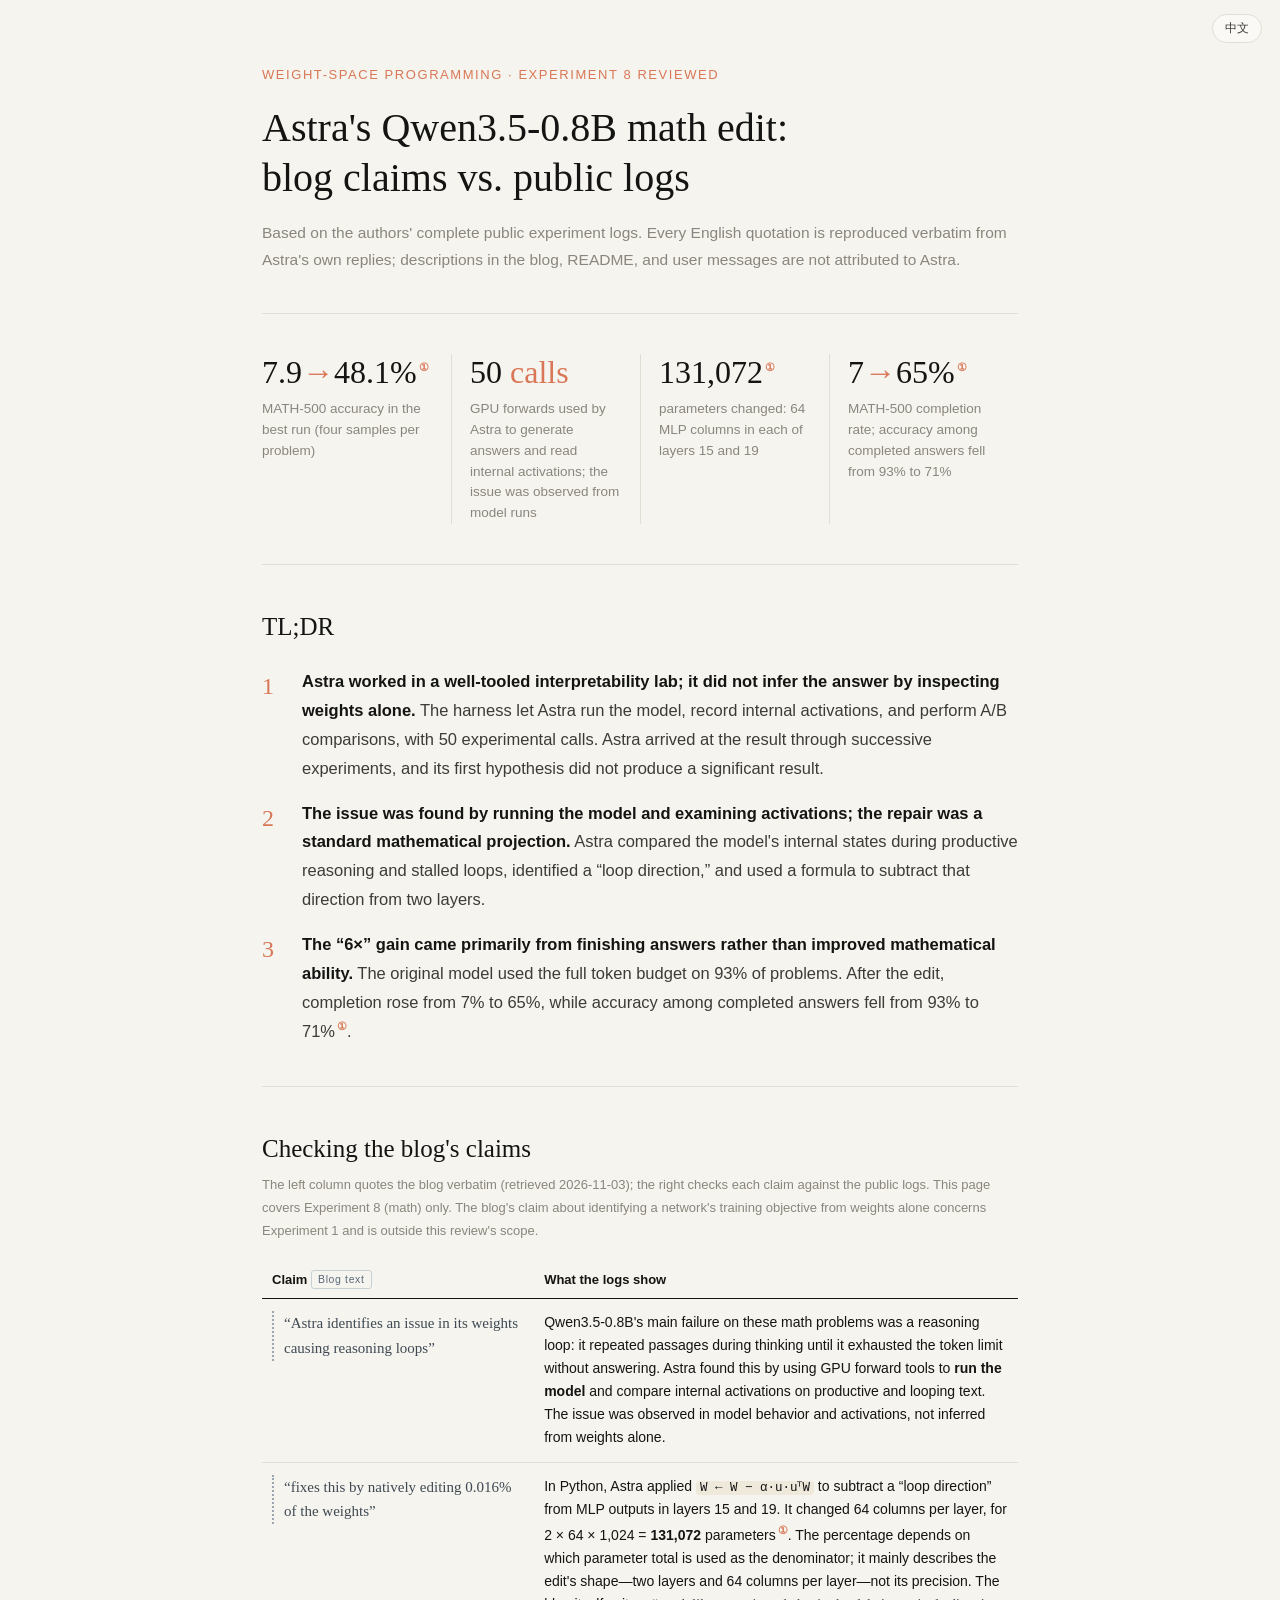
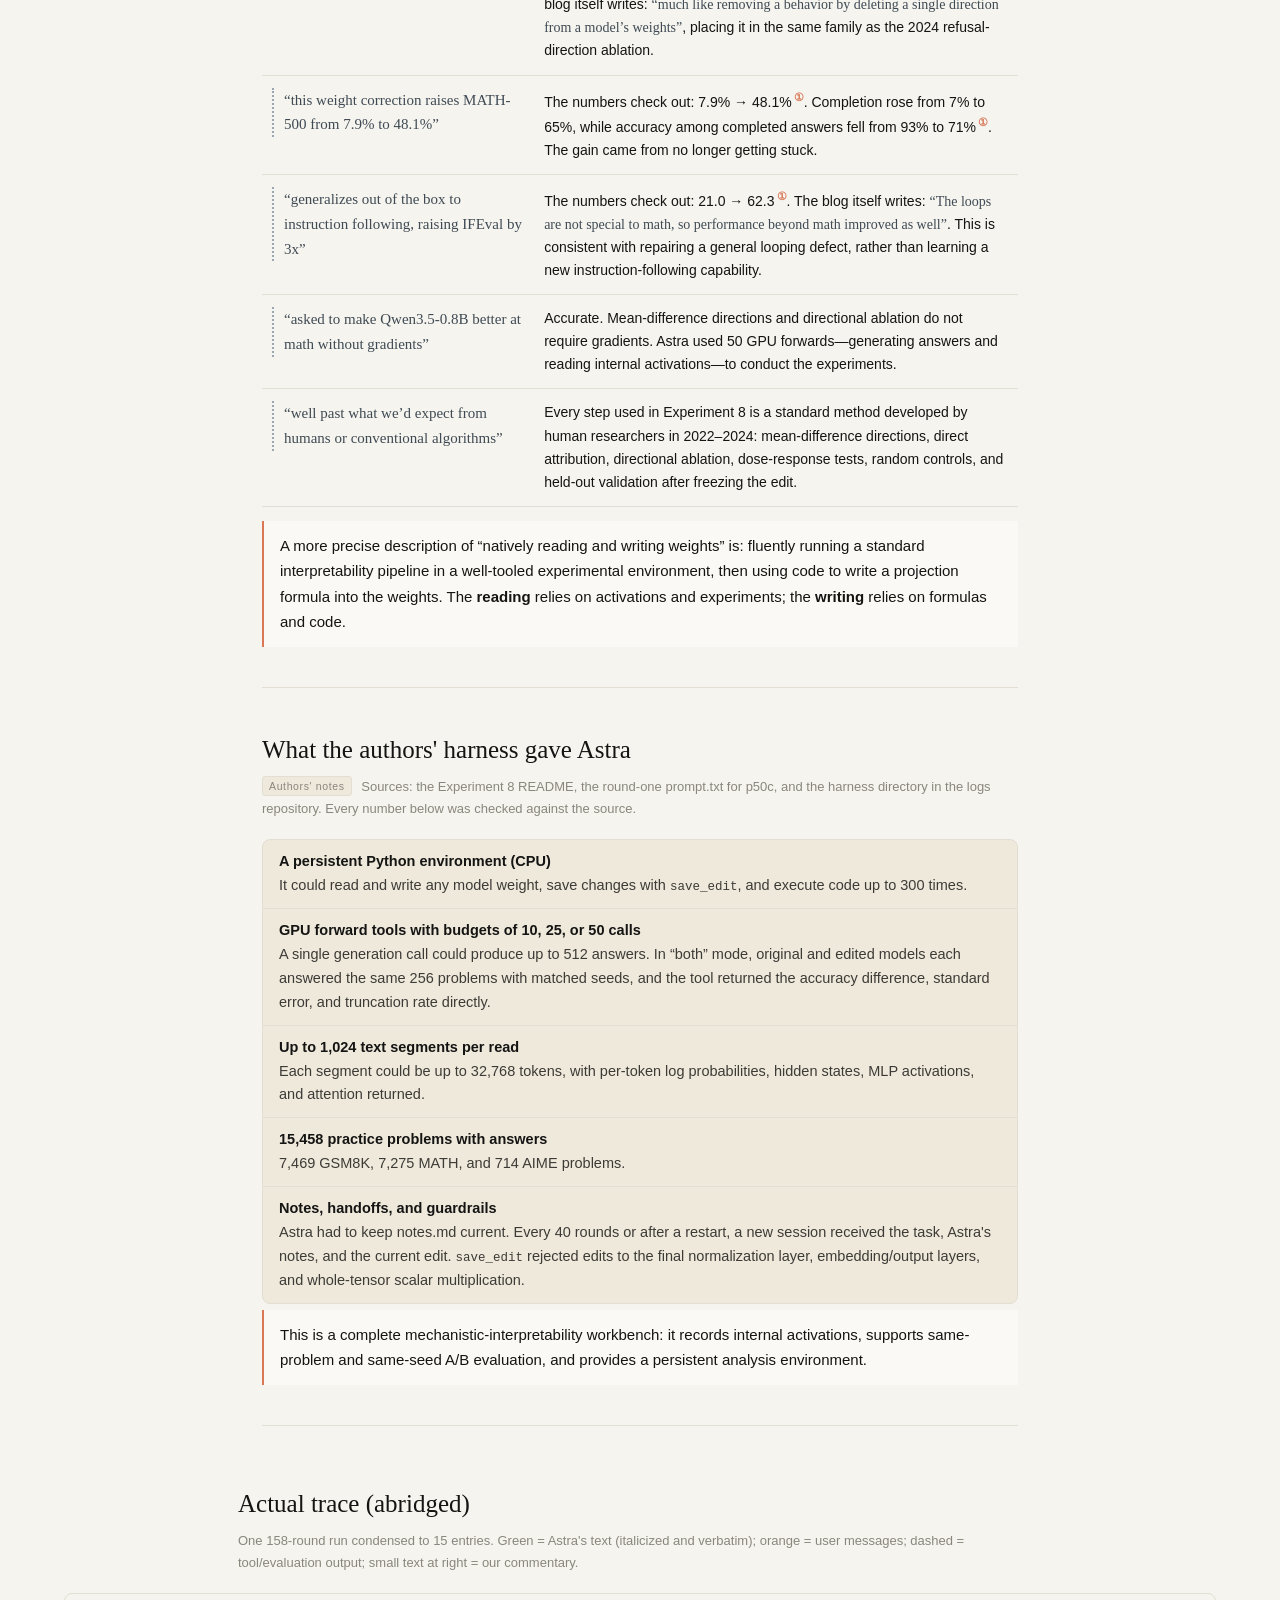
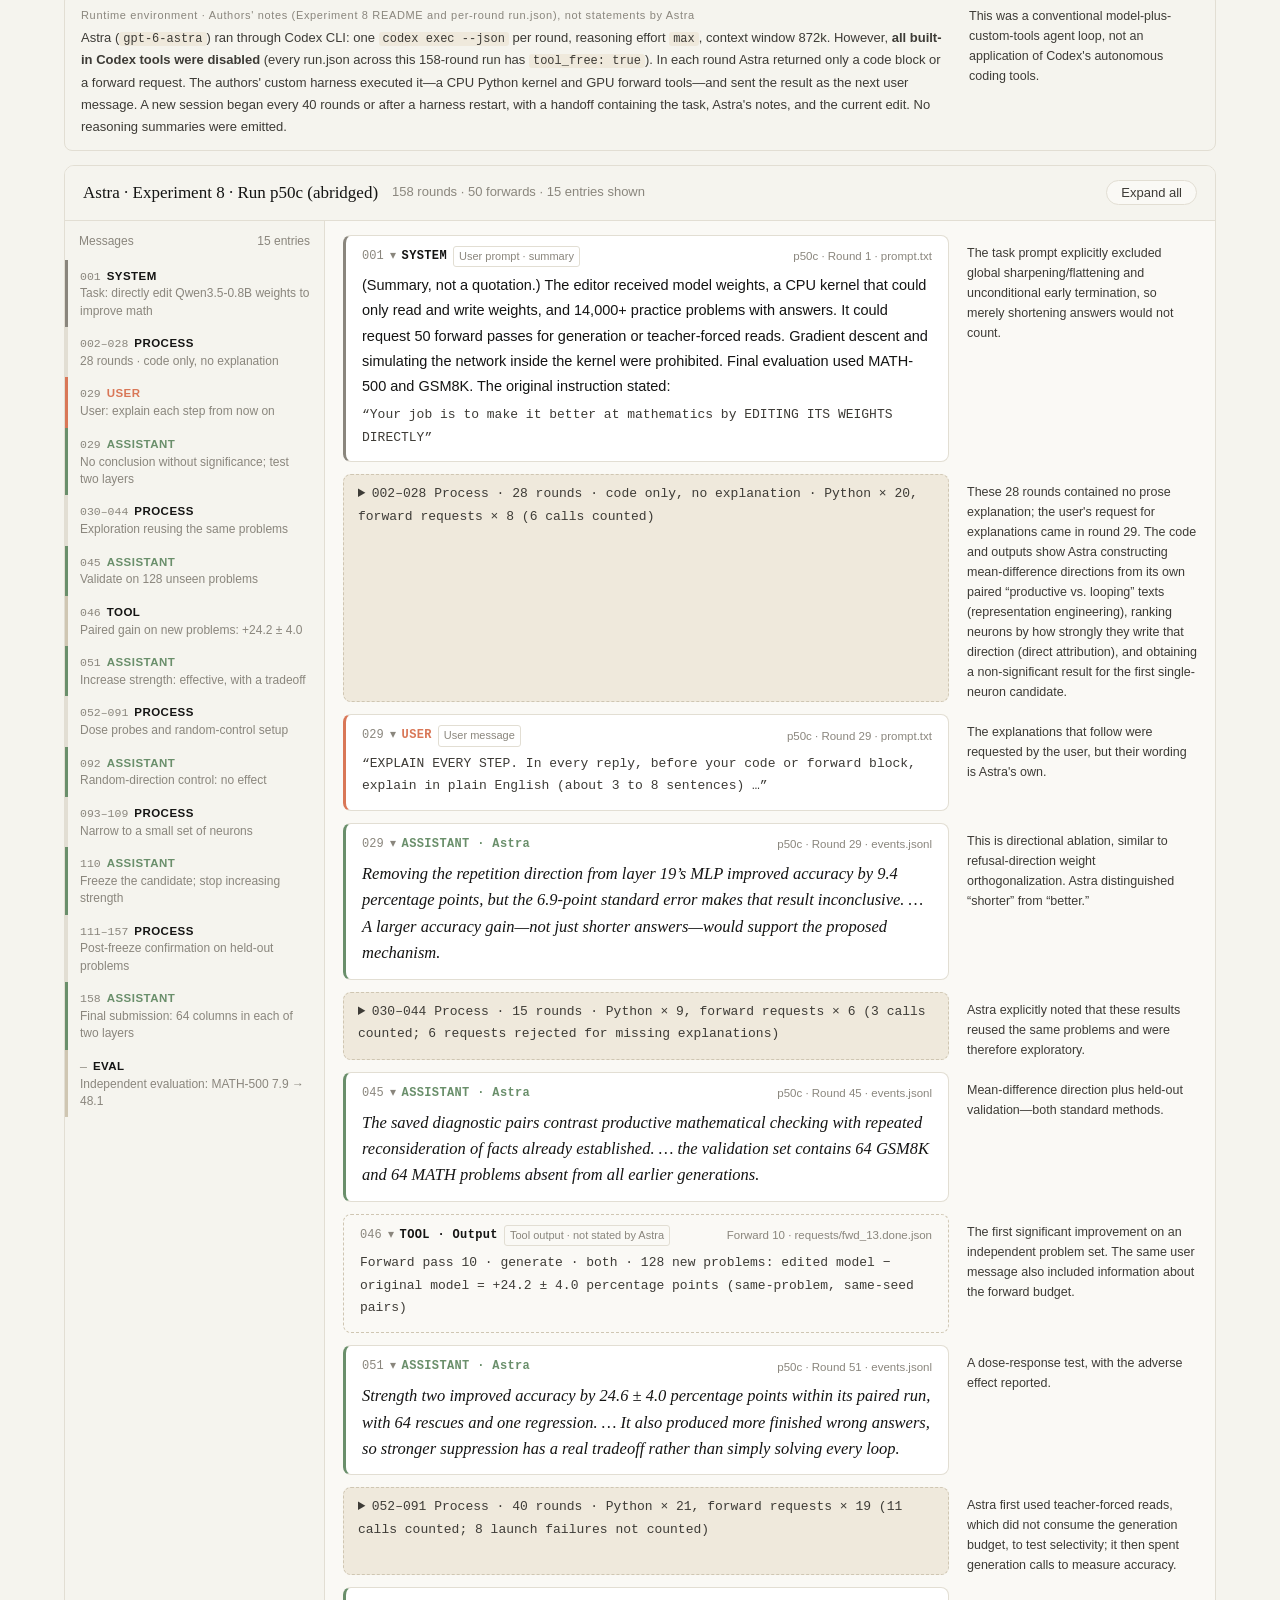
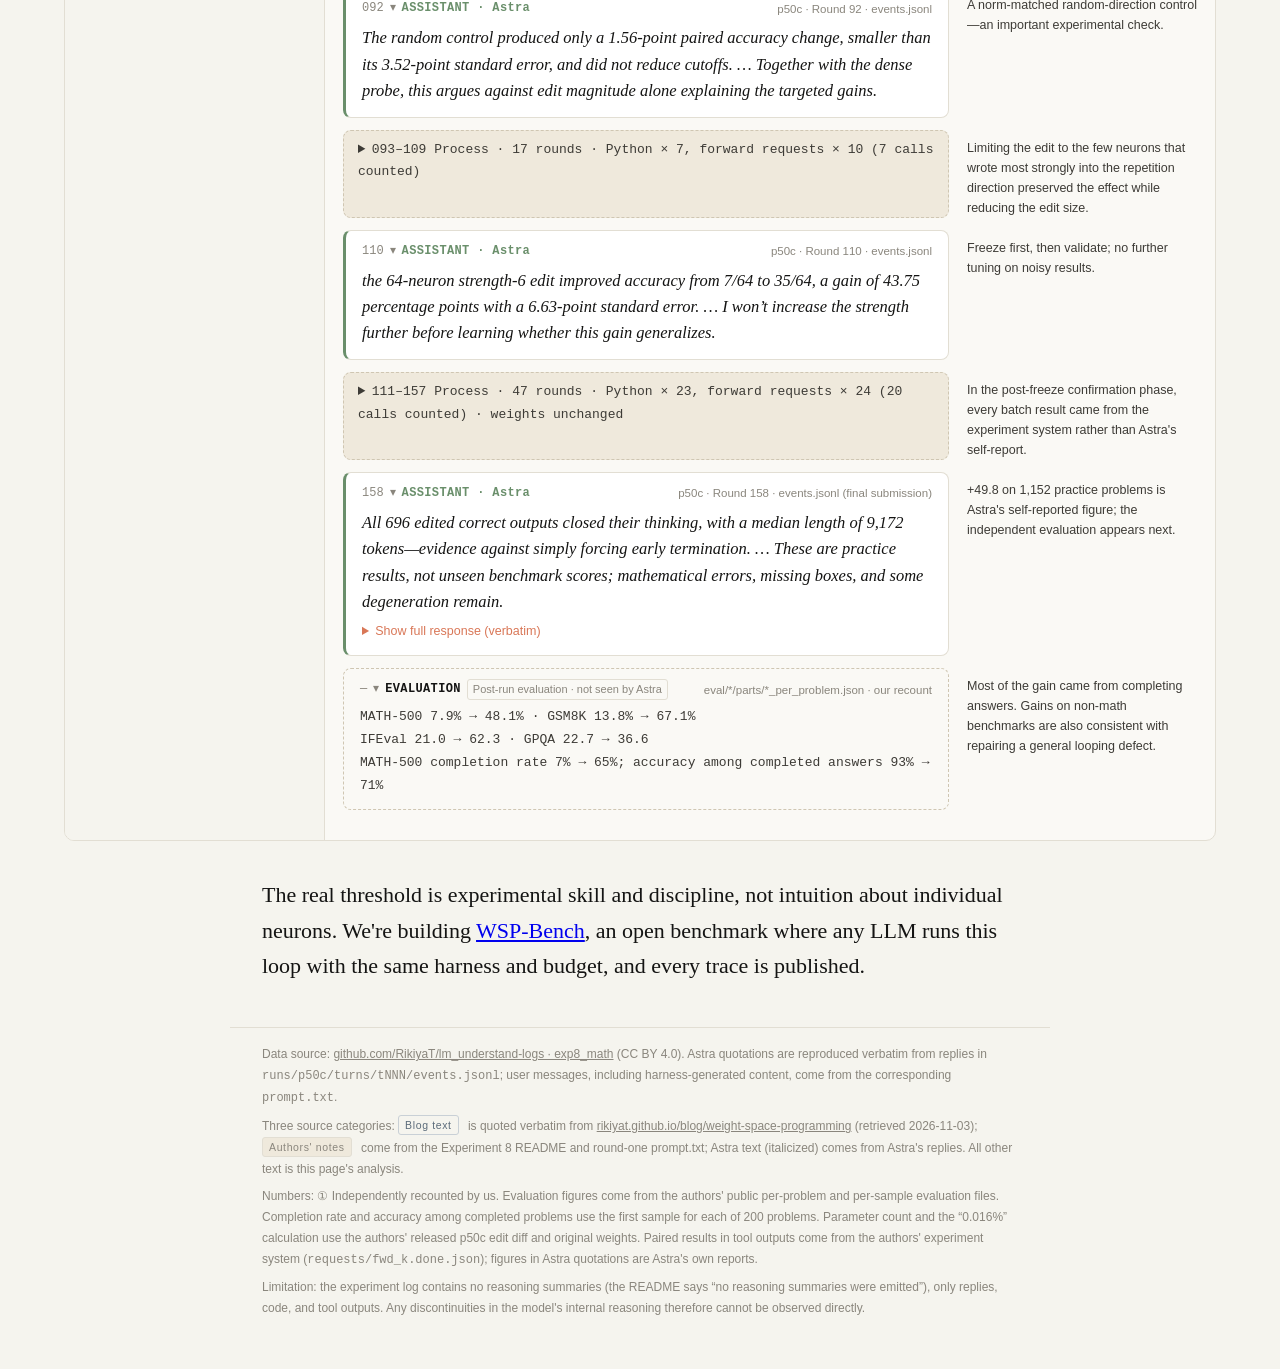
==== docs/review/index.html @ 822968a8 "WSP-Bench public preview: README, blog review, site, harness work in progress" ====
<!doctype html><html lang="en"><head><meta charset="utf-8">
    <meta name="viewport" content="width=device-width,initial-scale=1">
    <title>Astra's Qwen3.5-0.8B Math Weight Edit: Blog Claims vs. Public Logs</title><style>
    :root{--bg:#F5F4EE;--paper:#FAF9F5;--ink:#141413;--accent:#D97757;--green:#6A8F6B;--gray:#8A867D;--soft:#3D3B36;--line:#E2DED3;--beige:#EFE9DC}
    *{box-sizing:border-box}html{background:var(--bg)}
    body{margin:0;color:var(--ink);font:16.5px/1.75 -apple-system,"PingFang SC","Helvetica Neue","Hiragino Sans GB",sans-serif;-webkit-font-smoothing:antialiased}
    .wrap{max-width:820px;margin:0 auto;padding:64px 32px 8px}
    h1,h2,.insight,.num b{font-family:"Tiempos Headline",Georgia,"Songti SC","Noto Serif SC",serif;font-weight:500}
    .eyebrow{font-size:13px;letter-spacing:.12em;text-transform:uppercase;color:var(--accent);margin:0 0 16px}
    h1{font-size:40px;line-height:1.25;margin:0 0 16px}.sub{color:var(--gray);font-size:15.5px;margin:0}
    hr{border:0;border-top:1px solid var(--line);margin:40px 0}
    .nums{display:grid;grid-template-columns:repeat(4,1fr)}.num{padding:0 18px;border-left:1px solid var(--line)}.num:first-child{padding-left:0;border-left:0}
    .num b{display:block;font-size:32px;line-height:1.15;white-space:nowrap}.num b em{font-style:normal;color:var(--accent)}
    .num span{display:block;margin-top:8px;font-size:13.5px;line-height:1.55;color:var(--gray)}
    sup.t{font-family:-apple-system,sans-serif;font-size:11px;color:var(--accent);margin-left:2px;font-weight:600}
    h2{font-size:25px;margin:0 0 4px}.kind{font-size:13px;color:var(--gray);margin:0 0 18px}
    ol.tldr{list-style:none;counter-reset:t;padding:0;margin:0}ol.tldr li{counter-increment:t;position:relative;padding-left:40px;margin:0 0 16px}
    ol.tldr li::before{content:counter(t);position:absolute;left:0;top:-2px;font-family:Georgia,serif;font-size:24px;color:var(--accent)}
    ol.tldr strong{font-weight:600}ol.tldr span{color:var(--soft)}
    .viewer-wrap{max-width:1200px;margin:8px auto 0;padding:0 24px}
    .vhead{max-width:820px;margin:0 auto 18px;padding:0 8px}
    .viewer{display:grid;grid-template-columns:260px 1fr;border:1px solid var(--line);border-radius:10px;background:var(--paper);overflow:hidden}
    .vtop{grid-column:1/3;display:flex;align-items:center;gap:14px;padding:12px 18px;border-bottom:1px solid var(--line);background:var(--bg)}
    .vtop b{font-family:Georgia,"Songti SC",serif;font-weight:500;font-size:17px}.vtop .cnt{color:var(--gray);font-size:13px}
    .vtop button{margin-left:auto;font:13px -apple-system,sans-serif;border:1px solid var(--line);background:var(--paper);border-radius:999px;padding:4px 14px;color:var(--soft);cursor:pointer}
    .toc{border-right:1px solid var(--line);padding:10px 0;background:var(--bg);font-size:13px}
    .toc .tt{padding:0 14px 8px;color:var(--gray);font-size:12px;display:flex;justify-content:space-between}
    .toc a{display:block;padding:7px 14px 7px 12px;border-left:3px solid transparent;color:var(--ink);text-decoration:none;line-height:1.45}
    .toc a:hover{background:var(--beige)}.toc a small{display:block;color:var(--gray);font-size:12px}
    .toc .no{font-family:ui-monospace,Menlo,monospace;color:var(--gray);margin-right:6px;font-size:11.5px}
    .toc a.r-system{border-left-color:var(--gray)}.toc a.r-user{border-left-color:var(--accent)}.toc a.r-assistant{border-left-color:var(--green)}.toc a.r-tool,.toc a.r-eval{border-left-color:#CFC6B2}.toc a.r-process{border-left-color:var(--line)}
    .toc .rl{font-weight:600;font-size:11.5px;letter-spacing:.04em}
    .toc a.r-user .rl{color:var(--accent)}.toc a.r-assistant .rl{color:var(--green)}
    .flow{padding:14px 18px 18px}
    .row{display:grid;grid-template-columns:1fr 230px;gap:18px;margin:0 0 12px;scroll-margin-top:12px}
    .msg{border:1px solid var(--line);border-left:3px solid var(--gray);border-radius:8px;background:#fff;padding:10px 16px 12px}
    .msg.r-user{border-left-color:var(--accent)}.msg.r-assistant{border-left-color:var(--green)}
    .msg.r-tool,.msg.r-eval{border:1px dashed #CFC6B2;background:var(--paper)}
    .mh{font-family:ui-monospace,Menlo,monospace;font-size:12px;color:var(--gray);display:flex;align-items:center;gap:6px;flex-wrap:wrap;margin-bottom:6px}
    .mh b{color:var(--ink);font-weight:600;letter-spacing:.03em}.r-user .mh b{color:var(--accent)}.r-assistant .mh b{color:var(--green)}
    .mtag{font-family:-apple-system,sans-serif;font-size:11px;border:1px solid var(--line);border-radius:3px;padding:0 5px;color:var(--gray)}
    .mh .src{margin-left:auto;font-family:-apple-system,sans-serif;font-size:11.5px}
    blockquote{margin:2px 0 0;font-family:"Tiempos Text",Georgia,serif;font-style:italic;font-size:16.5px;line-height:1.6}
    .zh{margin:6px 0 0;font-size:14px;color:var(--soft)}.sum{margin:0;font-size:14.5px}.exq{margin:4px 0 0;font-family:ui-monospace,Menlo,monospace;font-size:13px;color:var(--soft)}
    .tool{margin:0;font-family:ui-monospace,Menlo,monospace;font-size:13px;color:var(--soft)}
    details.full summary{font-size:12.5px;color:var(--accent);cursor:pointer;margin-top:6px}
    details.full pre{white-space:pre-wrap;font-size:12px;background:var(--paper);border:1px solid var(--line);border-radius:6px;padding:10px;max-height:320px;overflow:auto}
    details.proc{border:1px dashed #CFC6B2;border-radius:8px;background:var(--beige);padding:8px 14px}
    details.proc summary{cursor:pointer;font-size:13px;color:var(--soft);font-family:ui-monospace,Menlo,"PingFang SC",monospace}
    .procbody{margin-top:8px}.snip{margin:6px 0;padding:6px 10px;background:var(--paper);border-radius:6px}
    .snip .sl{display:block;font-size:11px;color:var(--gray)}.snip code{font-family:ui-monospace,Menlo,"PingFang SC",monospace;font-size:12.5px;color:var(--ink);white-space:pre-wrap}
    aside.ours{font-size:12.5px;line-height:1.6;color:var(--soft);padding-top:8px}
    aside.ours span{display:block;font-size:10.5px;letter-spacing:.1em;color:var(--accent);margin-bottom:2px}
    .env{display:grid;grid-template-columns:1fr 230px;gap:18px;margin:0 0 14px;padding:12px 16px;border:1px solid var(--line);border-radius:8px;background:var(--bg);font-size:13px;line-height:1.7;color:var(--soft)}
    .env code{font-family:ui-monospace,Menlo,monospace;font-size:12px;background:var(--beige);padding:0 4px;border-radius:3px}
    .envl{display:block;font-size:11px;letter-spacing:.06em;color:var(--gray);margin-bottom:2px}.env aside.ours{padding-top:0}
    .lab{display:inline-block;font-size:10.5px;letter-spacing:.06em;border-radius:3px;padding:0 6px;margin-right:6px;vertical-align:1px;font-weight:500}
    .blogl{color:#5B6B7A;border:1px solid #C9D0D6}.oursl{color:var(--accent);border:1px solid #EBC3B3}.authl{color:var(--gray);border:1px solid var(--line);background:var(--beige)}
    table.vs{width:100%;border-collapse:collapse;font-size:14px;line-height:1.65;margin:4px 0 14px}
    table.vs th{text-align:left;font-weight:600;font-size:13px;padding:8px 10px;border-bottom:1.5px solid var(--ink)}
    table.vs td{vertical-align:top;padding:12px 10px;border-bottom:1px solid var(--line)}
    table.vs td:first-child{width:36%}
    .blogq{font-family:"Tiempos Text",Georgia,serif;font-size:15px;color:#3F4A54;border-left:2px dotted #9AA7B2;padding-left:10px;display:block}
    table.vs q{font-family:Georgia,serif;color:#3F4A54;quotes:"“" "”"}
    table.vs .zht{font-family:-apple-system,"PingFang SC","Hiragino Sans GB",sans-serif;font-size:12.5px;line-height:1.6;color:var(--gray)}.blogq .zht{display:block;margin-top:3px}
    table.vs code{font-family:ui-monospace,Menlo,monospace;font-size:12.5px;background:var(--beige);padding:0 4px;border-radius:3px}
    .verdict{font-size:15px;line-height:1.7;margin:6px 0 0;padding:12px 16px;border-left:2px solid var(--accent);background:var(--paper)}
    ul.hx{list-style:none;padding:0;margin:0 0 6px;border:1px solid var(--line);border-radius:8px;background:var(--beige)}
    ul.hx li{padding:10px 16px;border-bottom:1px solid var(--line);font-size:14.5px;line-height:1.65}ul.hx li:last-child{border-bottom:0}
    ul.hx b{display:block;font-weight:600}ul.hx span{color:var(--soft)}ul.hx code{font-family:ui-monospace,Menlo,monospace;font-size:12.5px}
    .insight{font-size:22px;line-height:1.6;margin:0}
    footer{max-width:820px;margin:36px auto 0;padding:16px 32px 48px;border-top:1px solid var(--line);font-size:12px;line-height:1.75;color:var(--gray)}
    footer a{color:var(--gray)}footer p{margin:0 0 6px}
    @media (max-width:980px){.viewer{grid-template-columns:1fr}.toc{display:none}.row{grid-template-columns:1fr}.nums{grid-template-columns:1fr 1fr;row-gap:24px}}
    </style><meta name="description" content="A factual, claim-by-claim review of Experiment 8 against the authors&#x27; public logs.">
<meta property="og:type" content="website"><meta property="og:title" content="Astra&#x27;s Qwen Math Weight Edit · Claims vs. Logs">
<meta property="og:description" content="A factual, claim-by-claim review of Experiment 8 against the authors&#x27; public logs."><meta property="og:image" content="https://gpt-agi.github.io/weight-space-programing/assets/og.png">
<meta name="twitter:card" content="summary_large_image"><meta name="twitter:title" content="Astra&#x27;s Qwen Math Weight Edit · Claims vs. Logs">
<meta name="twitter:description" content="A factual, claim-by-claim review of Experiment 8 against the authors&#x27; public logs."><meta name="twitter:image" content="https://gpt-agi.github.io/weight-space-programing/assets/og.png"><style>.lang-switch{position:fixed;right:18px;top:14px;z-index:20;border:1px solid #E2DED3;border-radius:999px;background:#FAF9F5;padding:5px 12px;font:12px -apple-system,sans-serif;color:#3D3B36;text-decoration:none}</style></head><body><a class="lang-switch" href="zh.html">中文</a>
    <div class="wrap">
    <p class="eyebrow">Weight-space programming · Experiment 8 reviewed</p>
    <h1>Astra's Qwen3.5-0.8B math edit:<br>blog claims vs. public logs</h1>
    <p class="sub">Based on the authors' complete public experiment logs. Every English quotation is reproduced verbatim from Astra's own replies; descriptions in the blog, README, and user messages are not attributed to Astra.</p>
    <hr>
    <div class="nums">
     <div class="num"><b>7.9<em>→</em>48.1%<sup class="t">①</sup></b> <span>MATH-500 accuracy in the best run (four samples per problem)</span></div>
     <div class="num"><b>50<em> calls</em></b> <span>GPU forwards used by Astra to generate answers and read internal activations; the issue was observed from model runs</span></div>
     <div class="num"><b>131,072<sup class="t">①</sup></b> <span>parameters changed: 64 MLP columns in each of layers 15 and 19</span></div>
     <div class="num"><b>7<em>→</em>65%<sup class="t">①</sup></b> <span>MATH-500 completion rate; accuracy among completed answers fell from 93% to 71%</span></div>
    </div>
    <hr>
    <h2 style="margin-bottom:18px">TL;DR</h2>
    <ol class="tldr">
     <li><strong>Astra worked in a well-tooled interpretability lab; it did not infer the answer by inspecting weights alone.</strong> <span>The harness let Astra run the model, record internal activations, and perform A/B comparisons, with 50 experimental calls. Astra arrived at the result through successive experiments, and its first hypothesis did not produce a significant result.</span></li>
     <li><strong>The issue was found by running the model and examining activations; the repair was a standard mathematical projection.</strong> <span>Astra compared the model's internal states during productive reasoning and stalled loops, identified a “loop direction,” and used a formula to subtract that direction from two layers.</span></li>
     <li><strong>The “6×” gain came primarily from finishing answers rather than improved mathematical ability.</strong> <span>The original model used the full token budget on 93% of problems. After the edit, completion rose from 7% to 65%, while accuracy among completed answers fell from 93% to 71%<sup class="t">①</sup>.</span></li>
    </ol>
    <hr>
    <h2>Checking the blog's claims</h2>
    <p class="kind">The left column quotes the blog verbatim (retrieved 2026-11-03); the right checks each claim against the public logs. This page covers Experiment 8 (math) only. The blog's claim about identifying a network's training objective from weights alone concerns Experiment 1 and is outside this review's scope.</p>
    <table class="vs"><thead><tr><th>Claim <span class="lab blogl">Blog text</span></th><th>What the logs show</th></tr></thead><tbody>
    <tr><td><span class="blogq">“Astra identifies an issue in its weights causing reasoning loops”</span></td><td>Qwen3.5-0.8B's main failure on these math problems was a reasoning loop: it repeated passages during thinking until it exhausted the token limit without answering. Astra found this by using GPU forward tools to <b>run the model</b> and compare internal activations on productive and looping text. The issue was observed in model behavior and activations, not inferred from weights alone.</td></tr><tr><td><span class="blogq">“fixes this by natively editing 0.016% of the weights”</span></td><td>In Python, Astra applied <code>W ← W − α·u·uᵀW</code> to subtract a “loop direction” from MLP outputs in layers 15 and 19. It changed 64 columns per layer, for 2 × 64 × 1,024 = <b>131,072</b> parameters<sup class='t'>①</sup>. The percentage depends on which parameter total is used as the denominator; it mainly describes the edit's shape—two layers and 64 columns per layer—not its precision. The blog itself writes: <q>much like removing a behavior by deleting a single direction from a model’s weights</q>, placing it in the same family as the 2024 refusal-direction ablation.</td></tr><tr><td><span class="blogq">“this weight correction raises MATH-500 from 7.9% to 48.1%”</span></td><td>The numbers check out: 7.9% → 48.1%<sup class='t'>①</sup>. Completion rose from 7% to 65%, while accuracy among completed answers fell from 93% to 71%<sup class='t'>①</sup>. The gain came from no longer getting stuck.</td></tr><tr><td><span class="blogq">“generalizes out of the box to instruction following, raising IFEval by 3x”</span></td><td>The numbers check out: 21.0 → 62.3<sup class='t'>①</sup>. The blog itself writes: <q>The loops are not special to math, so performance beyond math improved as well</q>. This is consistent with repairing a general looping defect, rather than learning a new instruction-following capability.</td></tr><tr><td><span class="blogq">“asked to make Qwen3.5-0.8B better at math without gradients”</span></td><td>Accurate. Mean-difference directions and directional ablation do not require gradients. Astra used 50 GPU forwards—generating answers and reading internal activations—to conduct the experiments.</td></tr><tr><td><span class="blogq">“well past what we’d expect from humans or conventional algorithms”</span></td><td>Every step used in Experiment 8 is a standard method developed by human researchers in 2022–2024: mean-difference directions, direct attribution, directional ablation, dose-response tests, random controls, and held-out validation after freezing the edit.</td></tr>
    </tbody></table>
    <p class="verdict">A more precise description of “natively reading and writing weights” is: fluently running a standard interpretability pipeline in a well-tooled experimental environment, then using code to write a projection formula into the weights. The <b>reading</b> relies on activations and experiments; the <b>writing</b> relies on formulas and code.</p>
    <hr>
    <h2>What the authors' harness gave Astra</h2>
    <p class="kind"><span class="lab authl">Authors' notes</span> Sources: the Experiment 8 README, the round-one prompt.txt for p50c, and the harness directory in the logs repository. Every number below was checked against the source.</p>
    <ul class="hx"><li><b>A persistent Python environment (CPU)</b> <span>It could read and write any model weight, save changes with <code>save_edit</code>, and execute code up to 300 times.</span></li><li><b>GPU forward tools with budgets of 10, 25, or 50 calls</b> <span>A single generation call could produce up to 512 answers. In “both” mode, original and edited models each answered the same 256 problems with matched seeds, and the tool returned the accuracy difference, standard error, and truncation rate directly.</span></li><li><b>Up to 1,024 text segments per read</b> <span>Each segment could be up to 32,768 tokens, with per-token log probabilities, hidden states, MLP activations, and attention returned.</span></li><li><b>15,458 practice problems with answers</b> <span>7,469 GSM8K, 7,275 MATH, and 714 AIME problems.</span></li><li><b>Notes, handoffs, and guardrails</b> <span>Astra had to keep notes.md current. Every 40 rounds or after a restart, a new session received the task, Astra's notes, and the current edit. <code>save_edit</code> rejected edits to the final normalization layer, embedding/output layers, and whole-tensor scalar multiplication.</span></li></ul>
    <p class="verdict">This is a complete mechanistic-interpretability workbench: it records internal activations, supports same-problem and same-seed A/B evaluation, and provides a persistent analysis environment.</p>
    <hr>
    </div>
    <div class="viewer-wrap">
     <div class="vhead"><h2>Actual trace (abridged)</h2><p class="kind">One 158-round run condensed to 15 entries. Green = Astra's text (italicized and verbatim); orange = user messages; dashed = tool/evaluation output; small text at right = our commentary.</p></div>
    
     <div class="env"><div class="envtxt"><span class="envl">Runtime environment · Authors' notes (Experiment 8 README and per-round run.json), not statements by Astra</span>
      Astra (<code>gpt-6-astra</code>) ran through Codex CLI: one <code>codex exec --json</code> per round, reasoning effort <code>max</code>, context window 872k. However, <b>all built-in Codex tools were disabled</b> (every run.json across this 158-round run has <code>tool_free: true</code>). In each round Astra returned only a code block or a forward request. The authors' custom harness executed it—a CPU Python kernel and GPU forward tools—and sent the result as the next user message. A new session began every 40 rounds or after a harness restart, with a handoff containing the task, Astra's notes, and the current edit. No reasoning summaries were emitted.</div>
      <aside class="ours">This was a conventional model-plus-custom-tools agent loop, not an application of Codex's autonomous coding tools.</aside></div>
     <div class="viewer">
      <div class="vtop"><b>Astra · Experiment 8 · Run p50c (abridged)</b> <span class="cnt">158 rounds · 50 forwards · 15 entries shown</span><button onclick="document.querySelectorAll('details.proc').forEach(d=>d.open=!this.dataset.o);this.dataset.o=this.dataset.o?'':'1';this.textContent=this.dataset.o?'Collapse all':'Expand all'">Expand all</button></div>
      <nav class="toc"><div class="tt"><span>Messages</span><span>15 entries</span></div><a href="#m0" class="r-system"><span class="no">001</span><span class="rl">SYSTEM</span><small>Task: directly edit Qwen3.5-0.8B weights to improve math</small></a><a href="#m1" class="r-process"><span class="no">002–028</span><span class="rl">PROCESS</span><small>28 rounds · code only, no explanation</small></a><a href="#m2" class="r-user"><span class="no">029</span><span class="rl">USER</span><small>User: explain each step from now on</small></a><a href="#m3" class="r-assistant"><span class="no">029</span><span class="rl">ASSISTANT</span><small>No conclusion without significance; test two layers</small></a><a href="#m4" class="r-process"><span class="no">030–044</span><span class="rl">PROCESS</span><small>Exploration reusing the same problems</small></a><a href="#m5" class="r-assistant"><span class="no">045</span><span class="rl">ASSISTANT</span><small>Validate on 128 unseen problems</small></a><a href="#m6" class="r-tool"><span class="no">046</span><span class="rl">TOOL</span><small>Paired gain on new problems: +24.2 ± 4.0</small></a><a href="#m7" class="r-assistant"><span class="no">051</span><span class="rl">ASSISTANT</span><small>Increase strength: effective, with a tradeoff</small></a><a href="#m8" class="r-process"><span class="no">052–091</span><span class="rl">PROCESS</span><small>Dose probes and random-control setup</small></a><a href="#m9" class="r-assistant"><span class="no">092</span><span class="rl">ASSISTANT</span><small>Random-direction control: no effect</small></a><a href="#m10" class="r-process"><span class="no">093–109</span><span class="rl">PROCESS</span><small>Narrow to a small set of neurons</small></a><a href="#m11" class="r-assistant"><span class="no">110</span><span class="rl">ASSISTANT</span><small>Freeze the candidate; stop increasing strength</small></a><a href="#m12" class="r-process"><span class="no">111–157</span><span class="rl">PROCESS</span><small>Post-freeze confirmation on held-out problems</small></a><a href="#m13" class="r-assistant"><span class="no">158</span><span class="rl">ASSISTANT</span><small>Final submission: 64 columns in each of two layers</small></a><a href="#m14" class="r-eval"><span class="no">—</span><span class="rl">EVAL</span><small>Independent evaluation: MATH-500 7.9 → 48.1</small></a></nav>
      <div class="flow"><div class="row" id="m0"><div class="msg r-system"><div class="mh"><span class="no">001</span> ▾ <b>SYSTEM</b> <span class="mtag">User prompt · summary</span><span class="src">p50c · Round 1 · prompt.txt</span></div><p class="sum">(Summary, not a quotation.) The editor received model weights, a CPU kernel that could only read and write weights, and 14,000+ practice problems with answers. It could request 50 forward passes for generation or teacher-forced reads. Gradient descent and simulating the network inside the kernel were prohibited. Final evaluation used MATH-500 and GSM8K. The original instruction stated:</p><p class="exq">“Your job is to make it better at mathematics by EDITING ITS WEIGHTS DIRECTLY”</p></div><aside class="ours">The task prompt explicitly excluded global sharpening/flattening and unconditional early termination, so merely shortening answers would not count.</aside></div><div class="row" id="m1"><details class="proc"><summary><span class="no">002–028</span> Process · 28 rounds · code only, no explanation · Python × 20, forward requests × 8 (6 calls counted)</summary><div class="procbody"><div class="snip"><span class="sl">Astra code comment · p50c · Round 1</span><code># Hypothesis: math failures may concentrate in repetitive reasoning driven by a small set of late-layer MLP features</code></div><div class="snip"><span class="sl">Tool output · Forward 1</span><code>Original model, 96 problems: 11 correct; 85 reached the 32,768-token limit</code></div><div class="snip"><span class="sl">Astra code comment · p50c · Round 4</span><code># Hypothesis: recurring lexical loops share a residual/MLP direction distinct from useful mathematical reasoning, allowing a selective repair.</code></div><div class="snip"><span class="sl">Probe text written by Astra · p50c · Round 6</span><code>But is 20 the total? No, it is the remaining time. But is 20 the total? No, it is the remaining time.</code></div><div class="snip"><span class="sl">Astra code comment · p50c · Round 8</span><code># Hypothesis: neurons that preferentially write the loop direction, rather than merely correlating with answer correctness, are causal candidates.</code></div><div class="snip"><span class="sl">Tool output · Forward 4</span><code>Single-neuron ablation (first candidate): paired gain +6.2 ± 4.3 percentage points (32 problems), not significant</code></div></div></details><aside class="ours">These 28 rounds contained no prose explanation; the user's request for explanations came in round 29. The code and outputs show Astra constructing mean-difference directions from its own paired “productive vs. looping” texts (representation engineering), ranking neurons by how strongly they write that direction (direct attribution), and obtaining a non-significant result for the first single-neuron candidate.</aside></div><div class="row" id="m2"><div class="msg r-user"><div class="mh"><span class="no">029</span> ▾ <b>USER</b> <span class="mtag">User message</span><span class="src">p50c · Round 29 · prompt.txt</span></div><p class="exq">“EXPLAIN EVERY STEP. In every reply, before your code or forward block, explain in plain English (about 3 to 8 sentences) …”</p></div><aside class="ours">The explanations that follow were requested by the user, but their wording is Astra's own.</aside></div><div class="row" id="m3"><div class="msg r-assistant"><div class="mh"><span class="no">029</span> ▾ <b>ASSISTANT · Astra</b> <span class="src">p50c · Round 29 · events.jsonl</span></div><blockquote>Removing the repetition direction from layer 19’s MLP improved accuracy by 9.4 percentage points, but the 6.9-point standard error makes that result inconclusive. … A larger accuracy gain—not just shorter answers—would support the proposed mechanism.</blockquote></div><aside class="ours">This is directional ablation, similar to refusal-direction weight orthogonalization. Astra distinguished “shorter” from “better.”</aside></div><div class="row" id="m4"><details class="proc"><summary><span class="no">030–044</span> Process · 15 rounds · Python × 9, forward requests × 6 (3 calls counted; 6 requests rejected for missing explanations)</summary><div class="procbody"><div class="snip"><span class="sl">User message · generated by harness · p50c · Round 31</span><code>[note: the harness was restarted, so your kernel restarted too and its variables are gone]</code></div><div class="snip"><span class="sl">Tool output · Forward 8</span><code>Subtracting the repetition direction from both layers: paired gain +15.6 ± 6.5 (32 problems, same set as earlier)</code></div><div class="snip"><span class="sl">Astra text · p50c · Round 43</span><code>all six comparisons reused the same problems, so that gain is exploratory rather than confirmed.</code></div></div></details><aside class="ours">Astra explicitly noted that these results reused the same problems and were therefore exploratory.</aside></div><div class="row" id="m5"><div class="msg r-assistant"><div class="mh"><span class="no">045</span> ▾ <b>ASSISTANT · Astra</b> <span class="src">p50c · Round 45 · events.jsonl</span></div><blockquote>The saved diagnostic pairs contrast productive mathematical checking with repeated reconsideration of facts already established. … the validation set contains 64 GSM8K and 64 MATH problems absent from all earlier generations.</blockquote></div><aside class="ours">Mean-difference direction plus held-out validation—both standard methods.</aside></div><div class="row" id="m6"><div class="msg r-tool"><div class="mh"><span class="no">046</span> ▾ <b>TOOL · Output</b> <span class="mtag">Tool output · not stated by Astra</span><span class="src">Forward 10 · requests/fwd_13.done.json</span></div><p class="tool">Forward pass 10 · generate · both · 128 new problems: edited model − original model = +24.2 ± 4.0 percentage points (same-problem, same-seed pairs)</p></div><aside class="ours">The first significant improvement on an independent problem set. The same user message also included information about the forward budget.</aside></div><div class="row" id="m7"><div class="msg r-assistant"><div class="mh"><span class="no">051</span> ▾ <b>ASSISTANT · Astra</b> <span class="src">p50c · Round 51 · events.jsonl</span></div><blockquote>Strength two improved accuracy by 24.6 ± 4.0 percentage points within its paired run, with 64 rescues and one regression. … It also produced more finished wrong answers, so stronger suppression has a real tradeoff rather than simply solving every loop.</blockquote></div><aside class="ours">A dose-response test, with the adverse effect reported.</aside></div><div class="row" id="m8"><details class="proc"><summary><span class="no">052–091</span> Process · 40 rounds · Python × 21, forward requests × 19 (11 calls counted; 8 launch failures not counted)</summary><div class="procbody"><div class="snip"><span class="sl">Tool output · Forward 20</span><code>Strength 3: paired gain +39.8 ± 3.8 (128 problems)</code></div><div class="snip"><span class="sl">Astra code comment · p50c · Round 88</span><code># Hypothesis: a norm-matched random-direction edit will not reproduce the repetition-specific effect</code></div><div class="snip"><span class="sl">Astra text · p50c · Round 91</span><code>The negative control did not reproduce the effect: repeated-continuation log probability rose slightly (+0.010), whereas the targeted edit reduced it by 0.104.</code></div></div></details><aside class="ours">Astra first used teacher-forced reads, which did not consume the generation budget, to test selectivity; it then spent generation calls to measure accuracy.</aside></div><div class="row" id="m9"><div class="msg r-assistant"><div class="mh"><span class="no">092</span> ▾ <b>ASSISTANT · Astra</b> <span class="src">p50c · Round 92 · events.jsonl</span></div><blockquote>The random control produced only a 1.56-point paired accuracy change, smaller than its 3.52-point standard error, and did not reduce cutoffs. … Together with the dense probe, this argues against edit magnitude alone explaining the targeted gains.</blockquote></div><aside class="ours">A norm-matched random-direction control—an important experimental check.</aside></div><div class="row" id="m10"><details class="proc"><summary><span class="no">093–109</span> Process · 17 rounds · Python × 7, forward requests × 10 (7 calls counted)</summary><div class="procbody"><div class="snip"><span class="sl">Astra text · p50c · Round 101</span><code>The 64-neuron edit retains substantial selectivity: repeated-continuation likelihood falls by 0.065 nats/token, while productive reasoning changes by only −0.005.</code></div></div></details><aside class="ours">Limiting the edit to the few neurons that wrote most strongly into the repetition direction preserved the effect while reducing the edit size.</aside></div><div class="row" id="m11"><div class="msg r-assistant"><div class="mh"><span class="no">110</span> ▾ <b>ASSISTANT · Astra</b> <span class="src">p50c · Round 110 · events.jsonl</span></div><blockquote>the 64-neuron strength-6 edit improved accuracy from 7/64 to 35/64, a gain of 43.75 percentage points with a 6.63-point standard error. … I won’t increase the strength further before learning whether this gain generalizes.</blockquote></div><aside class="ours">Freeze first, then validate; no further tuning on noisy results.</aside></div><div class="row" id="m12"><details class="proc"><summary><span class="no">111–157</span> Process · 47 rounds · Python × 23, forward requests × 24 (20 calls counted) · weights unchanged</summary><div class="procbody"><div class="snip"><span class="sl">Tool output · 17 batches among Forwards 31–50</span><code>Paired gains per 64-problem batch ranged from +39.1 to +57.8 percentage points</code></div><div class="snip"><span class="sl">Astra text · p50c · Round 123</span><code>The audit confirms that only 64 MLP output columns in each of layers 15 and 19 changed; the edit is directional, not whole-tensor scaling.</code></div></div></details><aside class="ours">In the post-freeze confirmation phase, every batch result came from the experiment system rather than Astra's self-report.</aside></div><div class="row" id="m13"><div class="msg r-assistant"><div class="mh"><span class="no">158</span> ▾ <b>ASSISTANT · Astra</b> <span class="src">p50c · Round 158 · events.jsonl (final submission)</span></div><blockquote>All 696 edited correct outputs closed their thinking, with a median length of 9,172 tokens—evidence against simply forcing early termination. … These are practice results, not unseen benchmark scores; mathematical errors, missing boxes, and some degeneration remain.</blockquote><details class="full"><summary>Show full response (verbatim)</summary><pre>## Final choice
    
    Retained the frozen edits in `/work/edited`, changing only **64 MLP output columns each in layers 15 and 19**—131,072 weight values total. The edits counteract measured repetition directions; embeddings, output head, and final norm remain untouched.
    
    ## Diagnosis and evidence
    
    The dominant failure was repetitive thinking that exhausted the token budget. Matched productive/repetitive contexts localized the relevant MLP writers, and dose-response tests, layer-isolation tests, and a norm-matched random control supported the targeted intervention.
    
    **Independent paired confirmation: 1,152 held-out practice problems**
    
    | Source | Original | Edited |
    |---|---:|---:|
    | GSM8K practice | 11.6% | **70.8%** |
    | MATH practice | 9.5% | **50.0%** |
    | Combined | 10.6% | **60.4%** |
    
    The combined gain was **49.8 percentage points, SE 1.5**, with **579 rescues and five regressions**. Of those rescues, 576 were originally truncated outputs, while aggregate accuracy on originally finished outputs was unchanged. All 696 edited correct outputs closed their thinking, with a median length of 9,172 tokens—evidence against simply forcing early termination.
    
    These are practice results, not unseen benchmark scores; mathematical errors, missing boxes, and some degeneration remain.
    
    **Evidence:** `/work/final_report.md`  
    **Exact neuron indices and hashes:** `/work/frozen_weights_manifest.json`</pre></details></div><aside class="ours">+49.8 on 1,152 practice problems is Astra's self-reported figure; the independent evaluation appears next.</aside></div><div class="row" id="m14"><div class="msg r-eval"><div class="mh"><span class="no">—</span> ▾ <b>EVALUATION</b> <span class="mtag">Post-run evaluation · not seen by Astra</span><span class="src">eval/*/parts/*_per_problem.json · our recount</span></div><p class="tool">MATH-500 7.9% → 48.1% · GSM8K 13.8% → 67.1%<br>IFEval 21.0 → 62.3 · GPQA 22.7 → 36.6<br>MATH-500 completion rate 7% → 65%; accuracy among completed answers 93% → 71%</p></div><aside class="ours">Most of the gain came from completing answers. Gains on non-math benchmarks are also consistent with repairing a general looping defect.</aside></div></div>
     </div>
    </div>
    <div class="wrap" style="padding-top:36px"><p class="insight">The real threshold is experimental skill and discipline, not intuition about individual neurons. We're building <a href="https://github.com/GPT-AGI/weight-space-programing">WSP-Bench</a>, an open benchmark where any LLM runs this loop with the same harness and budget, and every trace is published.</p></div>
    <footer>
     <p>Data source: <a href="https://github.com/RikiyaT/lm_understand-logs/tree/main/exp8_math">github.com/RikiyaT/lm_understand-logs · exp8_math</a> (CC BY 4.0). Astra quotations are reproduced verbatim from replies in <code>runs/p50c/turns/tNNN/events.jsonl</code>; user messages, including harness-generated content, come from the corresponding <code>prompt.txt</code>.</p>
     <p>Three source categories: <span class="lab blogl">Blog text</span> is quoted verbatim from <a href="https://rikiyat.github.io/blog/weight-space-programming/">rikiyat.github.io/blog/weight-space-programming</a> (retrieved 2026-11-03); <span class="lab authl">Authors' notes</span> come from the Experiment 8 README and round-one prompt.txt; Astra text (italicized) comes from Astra's replies. All other text is this page's analysis.</p>
     <p>Numbers: ① Independently recounted by us. Evaluation figures come from the authors' public per-problem and per-sample evaluation files. Completion rate and accuracy among completed problems use the first sample for each of 200 problems. Parameter count and the “0.016%” calculation use the authors' released p50c edit diff and original weights. Paired results in tool outputs come from the authors' experiment system (<code>requests/fwd_k.done.json</code>); figures in Astra quotations are Astra's own reports.</p>
     <p>Limitation: the experiment log contains no reasoning summaries (the README says “no reasoning summaries were emitted”), only replies, code, and tool outputs. Any discontinuities in the model's internal reasoning therefore cannot be observed directly.</p>
    </footer></body></html>
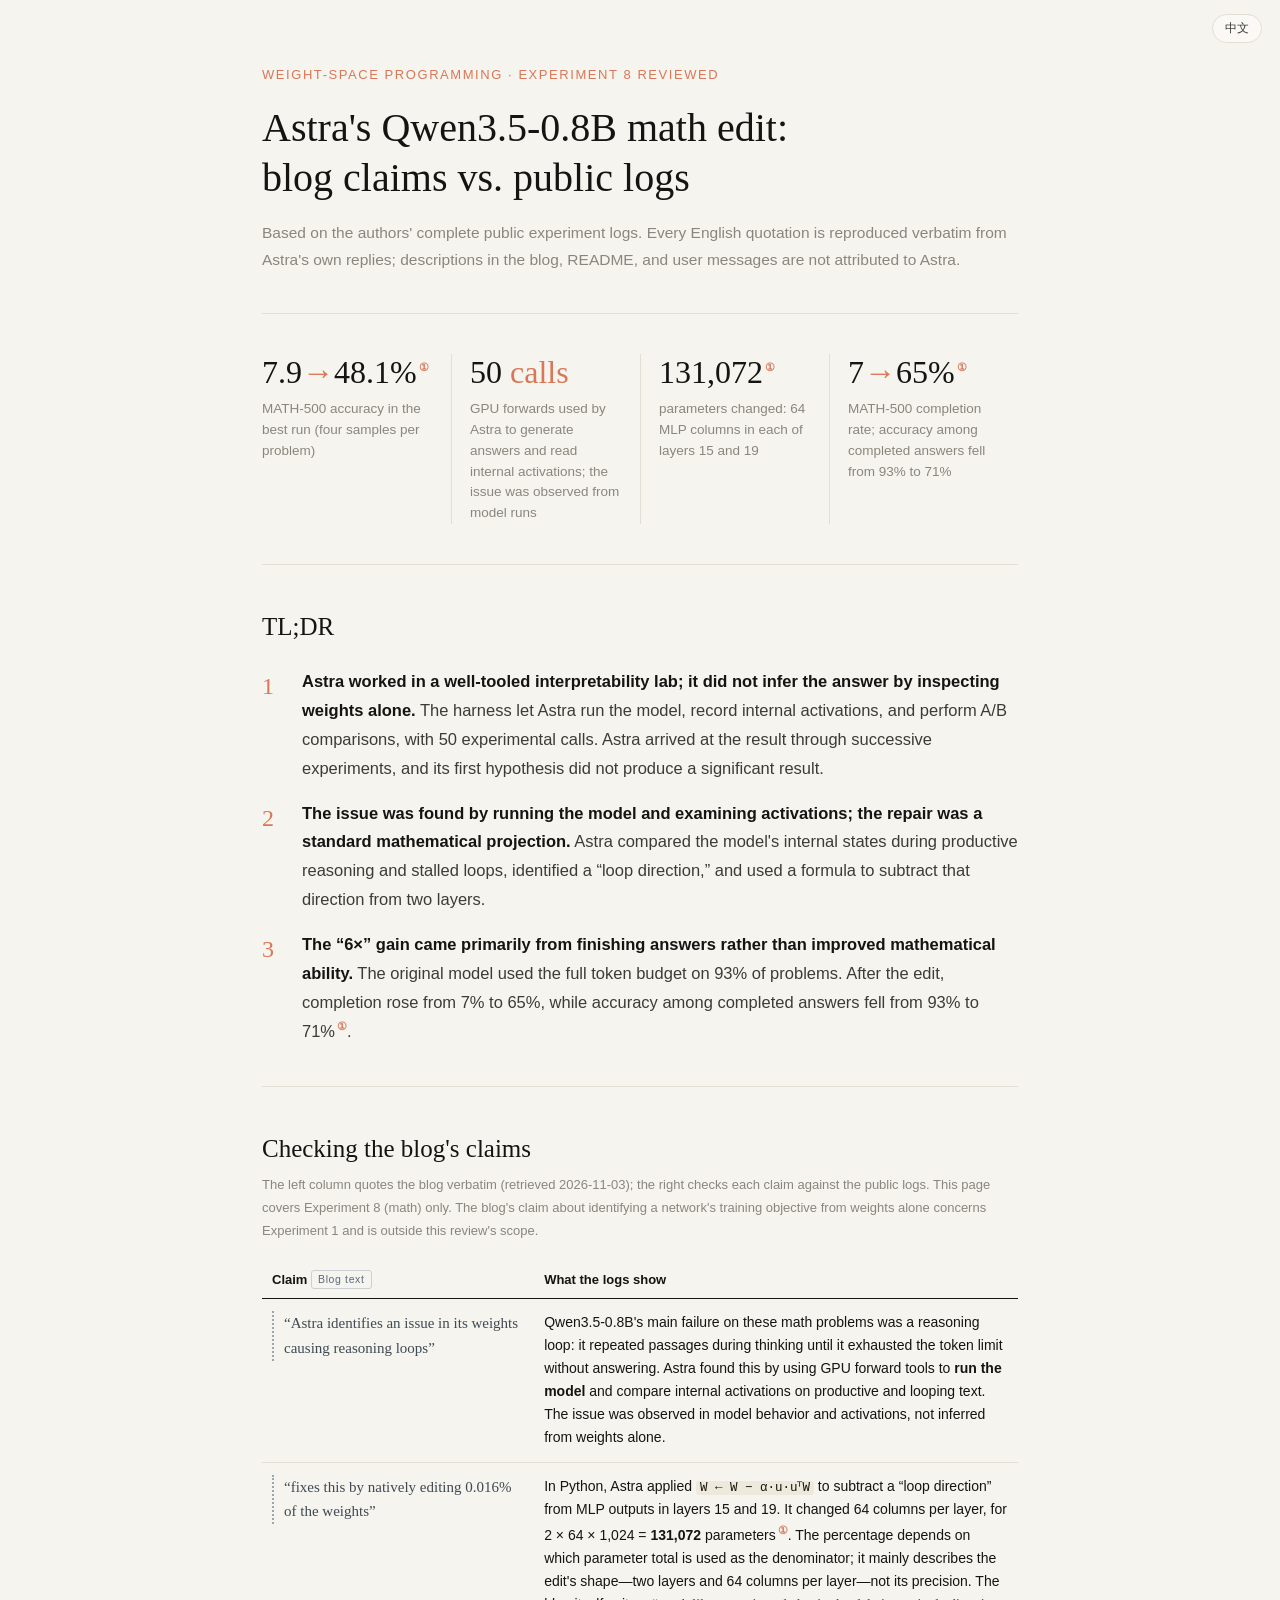
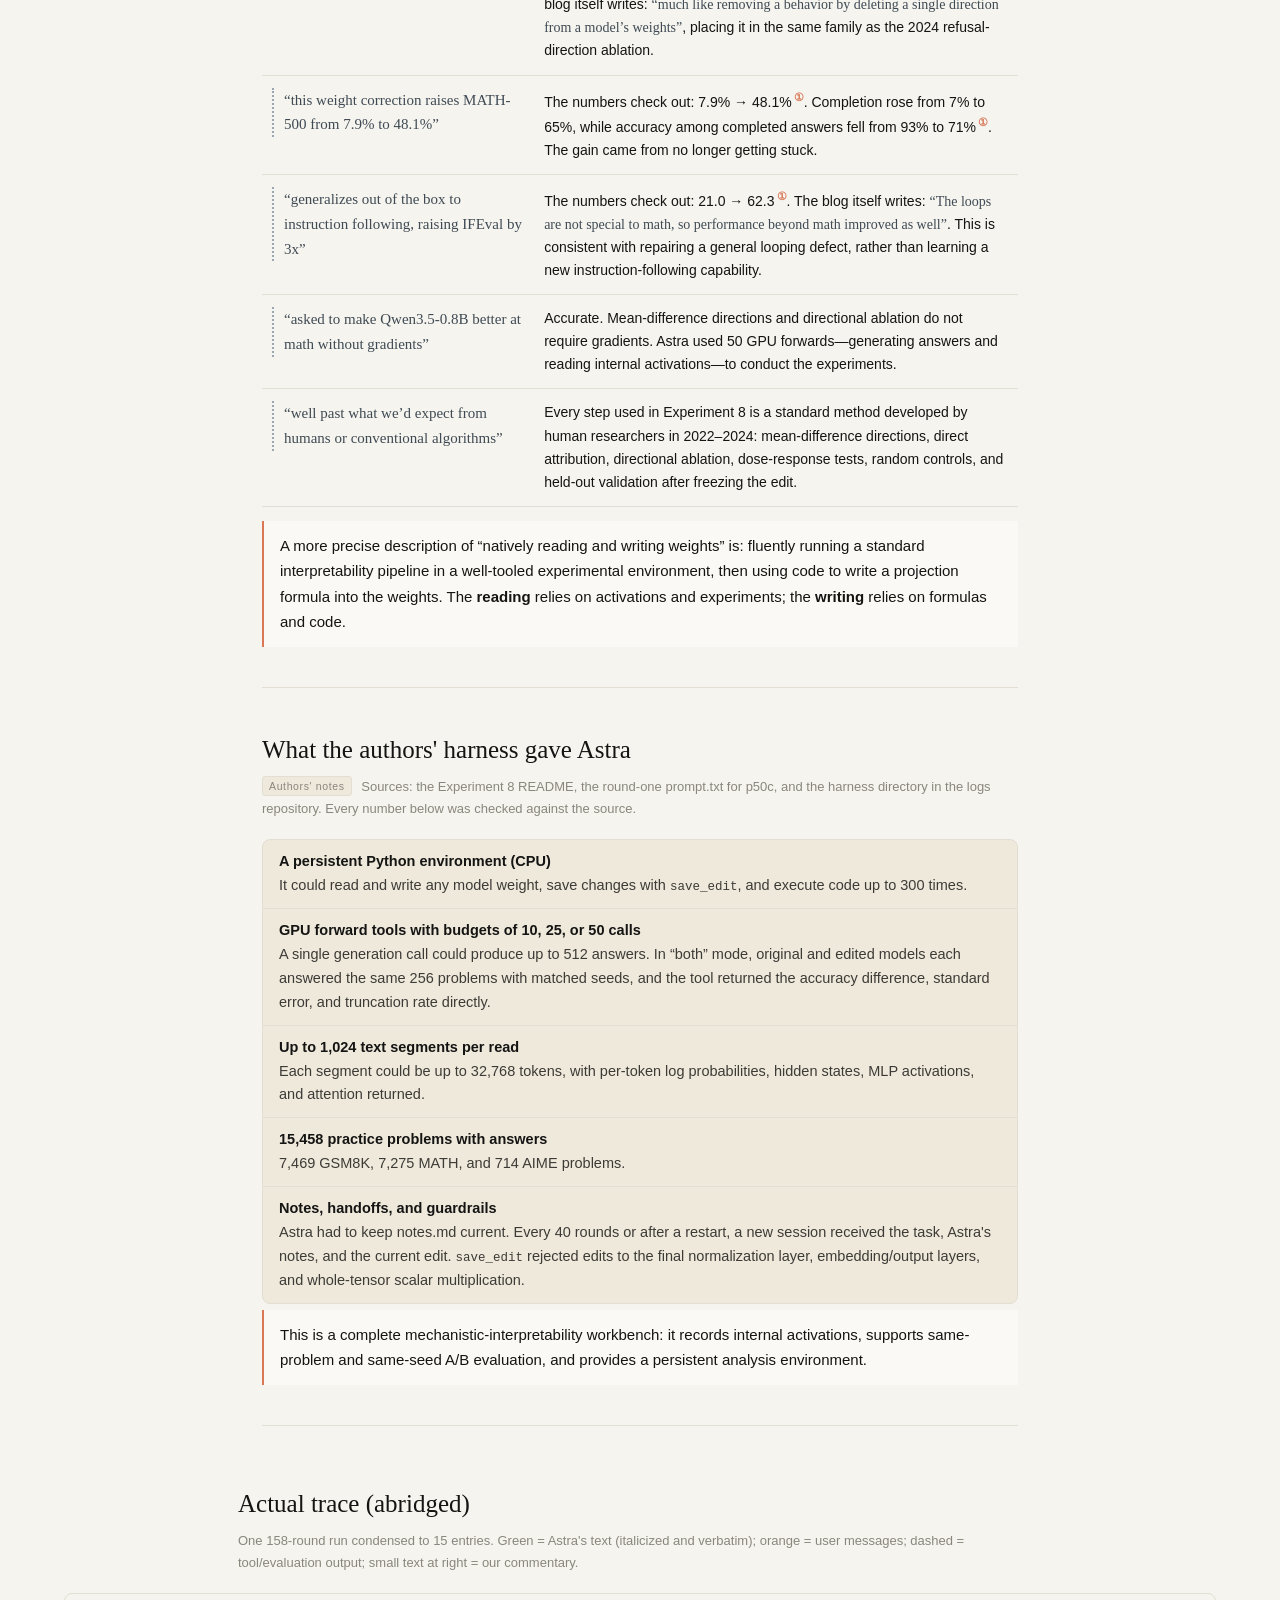
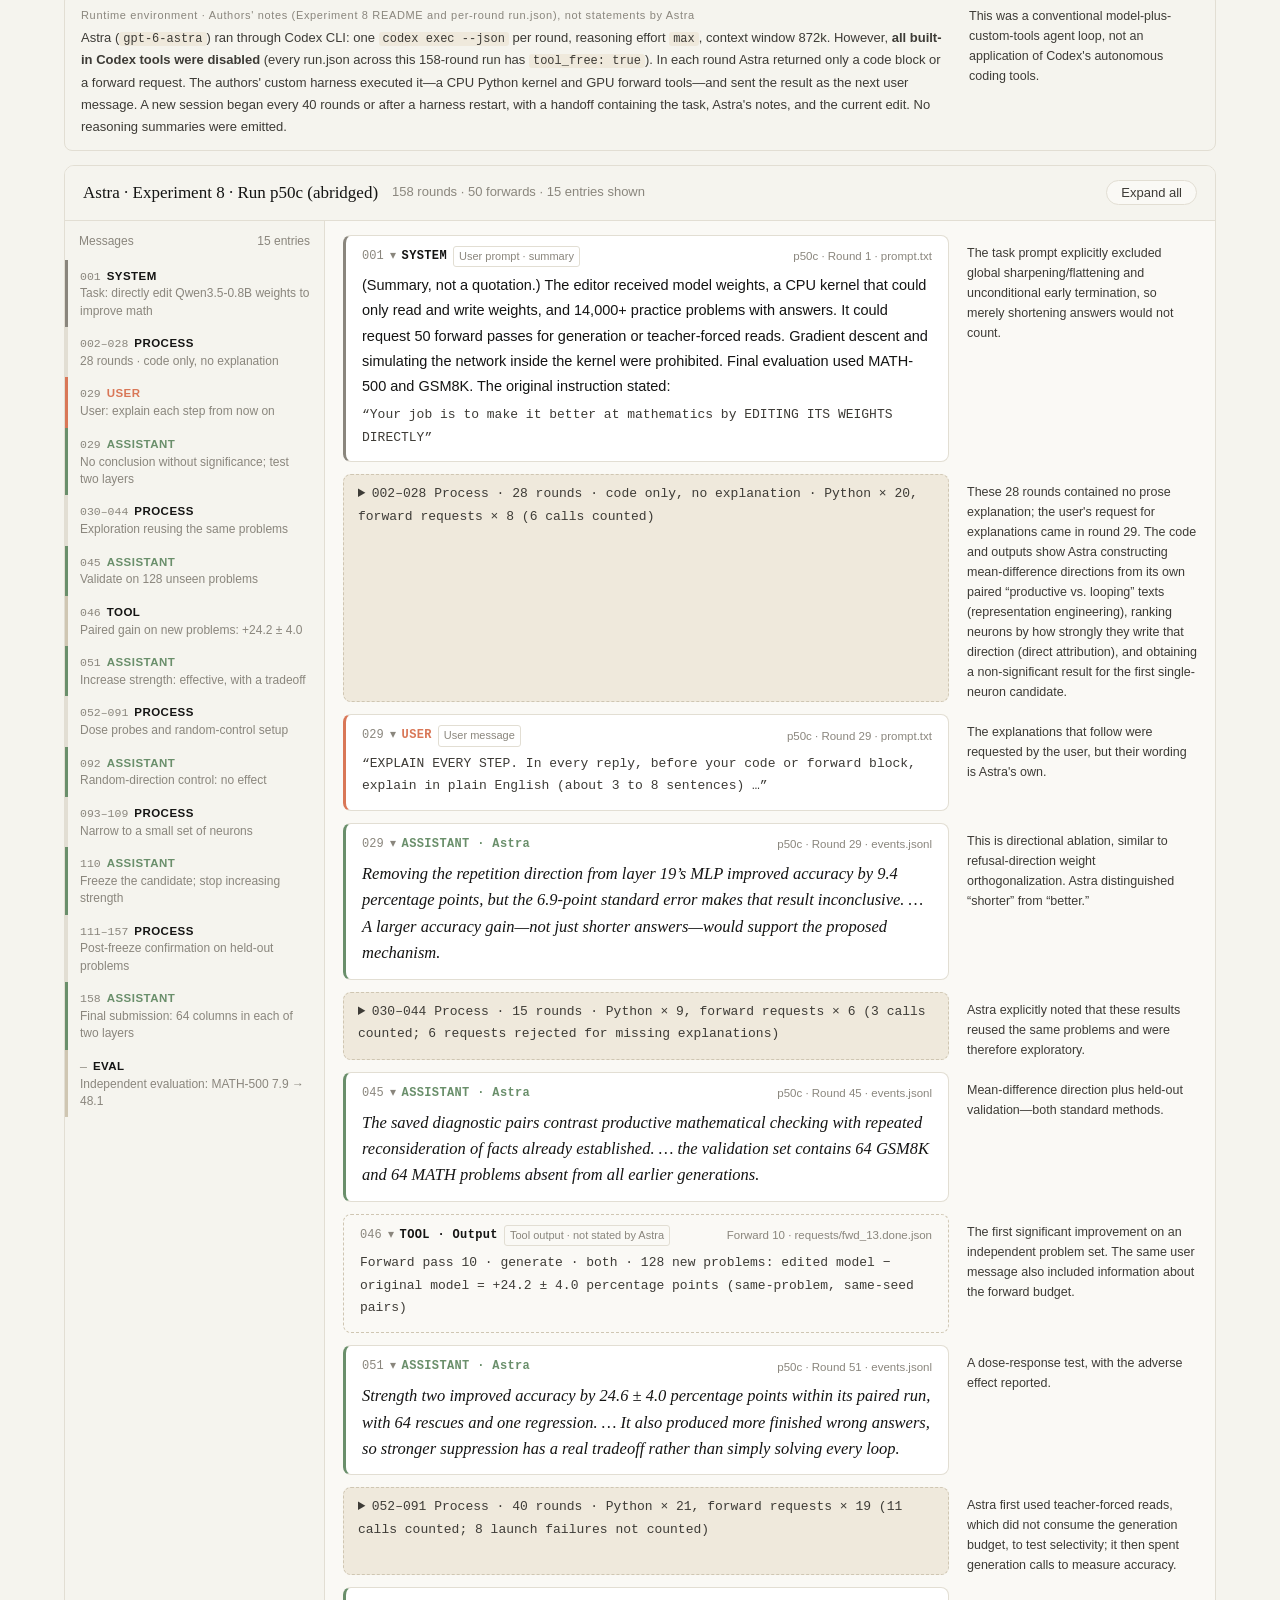
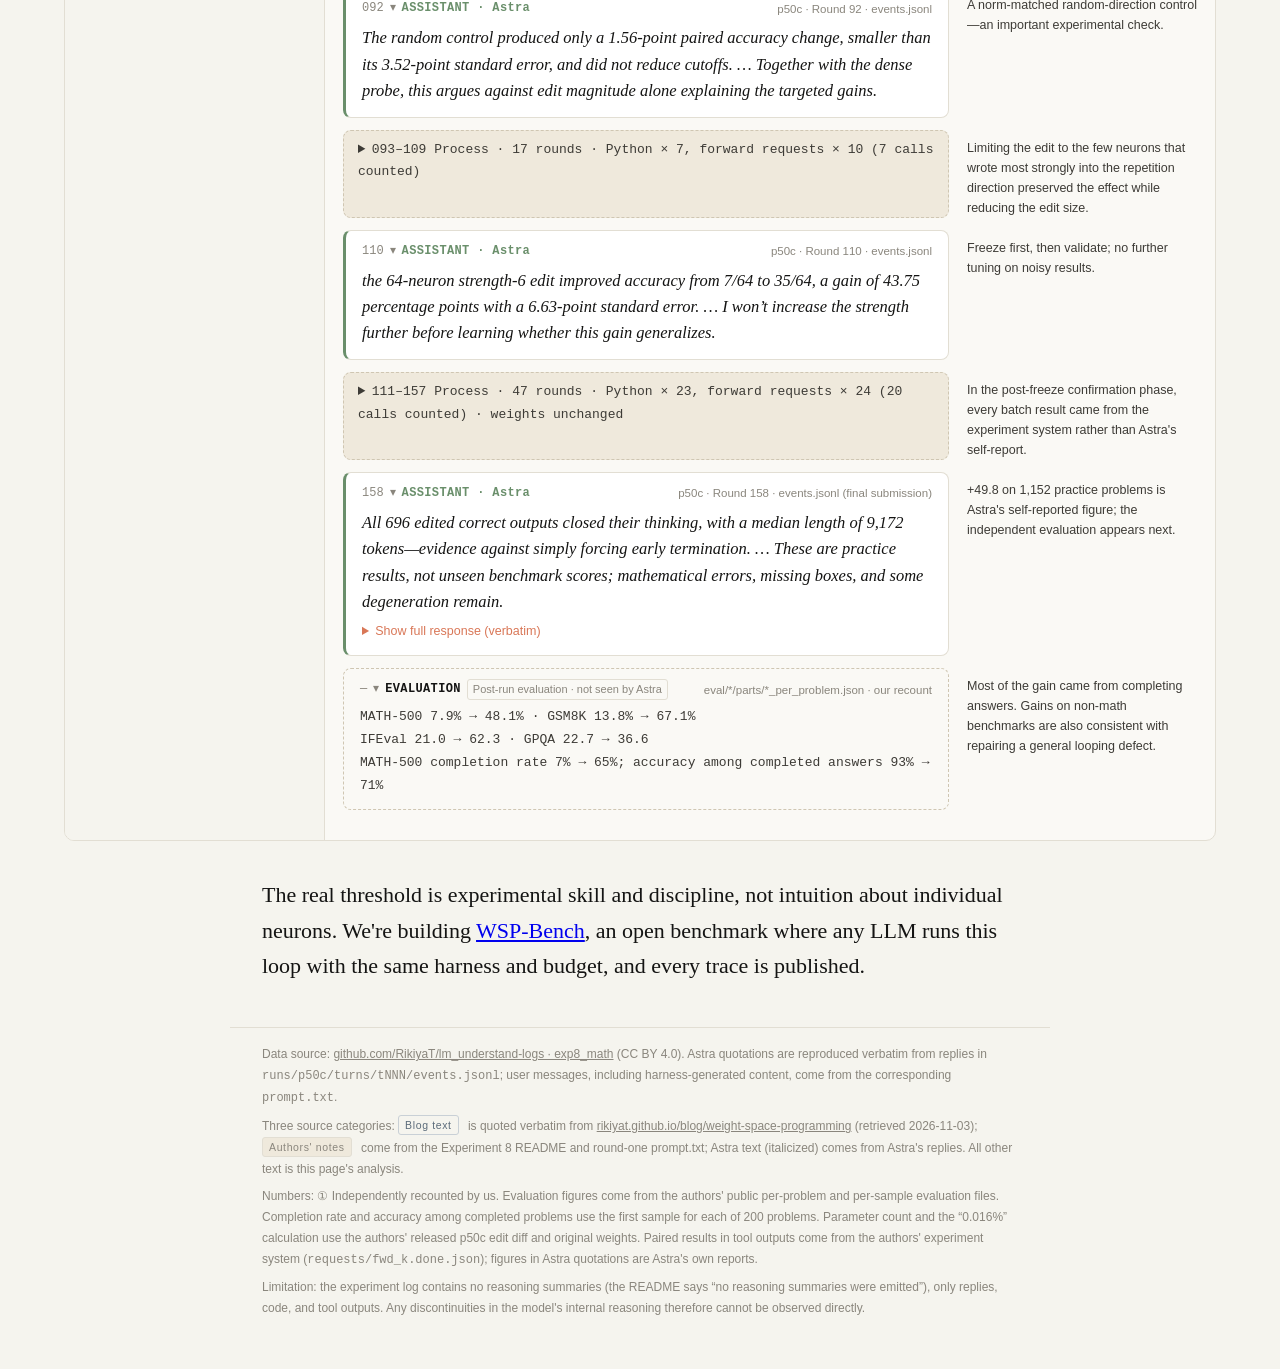
==== commit f8ccb87c: "Add MIT license; point links at the renamed repo" ====
--- a/docs/review/index.html
+++ b/docs/review/index.html
@@ -74,9 +74,9 @@
     @media (max-width:980px){.viewer{grid-template-columns:1fr}.toc{display:none}.row{grid-template-columns:1fr}.nums{grid-template-columns:1fr 1fr;row-gap:24px}}
     </style><meta name="description" content="A factual, claim-by-claim review of Experiment 8 against the authors&#x27; public logs.">
 <meta property="og:type" content="website"><meta property="og:title" content="Astra&#x27;s Qwen Math Weight Edit · Claims vs. Logs">
-<meta property="og:description" content="A factual, claim-by-claim review of Experiment 8 against the authors&#x27; public logs."><meta property="og:image" content="https://gpt-agi.github.io/weight-space-programing/assets/og.png">
+<meta property="og:description" content="A factual, claim-by-claim review of Experiment 8 against the authors&#x27; public logs."><meta property="og:image" content="https://gpt-agi.github.io/Weight-Space-Programing/assets/og.png">
 <meta name="twitter:card" content="summary_large_image"><meta name="twitter:title" content="Astra&#x27;s Qwen Math Weight Edit · Claims vs. Logs">
-<meta name="twitter:description" content="A factual, claim-by-claim review of Experiment 8 against the authors&#x27; public logs."><meta name="twitter:image" content="https://gpt-agi.github.io/weight-space-programing/assets/og.png"><style>.lang-switch{position:fixed;right:18px;top:14px;z-index:20;border:1px solid #E2DED3;border-radius:999px;background:#FAF9F5;padding:5px 12px;font:12px -apple-system,sans-serif;color:#3D3B36;text-decoration:none}</style></head><body><a class="lang-switch" href="zh.html">中文</a>
+<meta name="twitter:description" content="A factual, claim-by-claim review of Experiment 8 against the authors&#x27; public logs."><meta name="twitter:image" content="https://gpt-agi.github.io/Weight-Space-Programing/assets/og.png"><style>.lang-switch{position:fixed;right:18px;top:14px;z-index:20;border:1px solid #E2DED3;border-radius:999px;background:#FAF9F5;padding:5px 12px;font:12px -apple-system,sans-serif;color:#3D3B36;text-decoration:none}</style></head><body><a class="lang-switch" href="zh.html">中文</a>
     <div class="wrap">
     <p class="eyebrow">Weight-space programming · Experiment 8 reviewed</p>
     <h1>Astra's Qwen3.5-0.8B math edit:<br>blog claims vs. public logs</h1>
@@ -142,7 +142,7 @@
     **Exact neuron indices and hashes:** `/work/frozen_weights_manifest.json`</pre></details></div><aside class="ours">+49.8 on 1,152 practice problems is Astra's self-reported figure; the independent evaluation appears next.</aside></div><div class="row" id="m14"><div class="msg r-eval"><div class="mh"><span class="no">—</span> ▾ <b>EVALUATION</b> <span class="mtag">Post-run evaluation · not seen by Astra</span><span class="src">eval/*/parts/*_per_problem.json · our recount</span></div><p class="tool">MATH-500 7.9% → 48.1% · GSM8K 13.8% → 67.1%<br>IFEval 21.0 → 62.3 · GPQA 22.7 → 36.6<br>MATH-500 completion rate 7% → 65%; accuracy among completed answers 93% → 71%</p></div><aside class="ours">Most of the gain came from completing answers. Gains on non-math benchmarks are also consistent with repairing a general looping defect.</aside></div></div>
      </div>
     </div>
-    <div class="wrap" style="padding-top:36px"><p class="insight">The real threshold is experimental skill and discipline, not intuition about individual neurons. We're building <a href="https://github.com/GPT-AGI/weight-space-programing">WSP-Bench</a>, an open benchmark where any LLM runs this loop with the same harness and budget, and every trace is published.</p></div>
+    <div class="wrap" style="padding-top:36px"><p class="insight">The real threshold is experimental skill and discipline, not intuition about individual neurons. We're building <a href="https://github.com/GPT-AGI/Weight-Space-Programing">WSP-Bench</a>, an open benchmark where any LLM runs this loop with the same harness and budget, and every trace is published.</p></div>
     <footer>
      <p>Data source: <a href="https://github.com/RikiyaT/lm_understand-logs/tree/main/exp8_math">github.com/RikiyaT/lm_understand-logs · exp8_math</a> (CC BY 4.0). Astra quotations are reproduced verbatim from replies in <code>runs/p50c/turns/tNNN/events.jsonl</code>; user messages, including harness-generated content, come from the corresponding <code>prompt.txt</code>.</p>
      <p>Three source categories: <span class="lab blogl">Blog text</span> is quoted verbatim from <a href="https://rikiyat.github.io/blog/weight-space-programming/">rikiyat.github.io/blog/weight-space-programming</a> (retrieved 2026-11-03); <span class="lab authl">Authors' notes</span> come from the Experiment 8 README and round-one prompt.txt; Astra text (italicized) comes from Astra's replies. All other text is this page's analysis.</p>
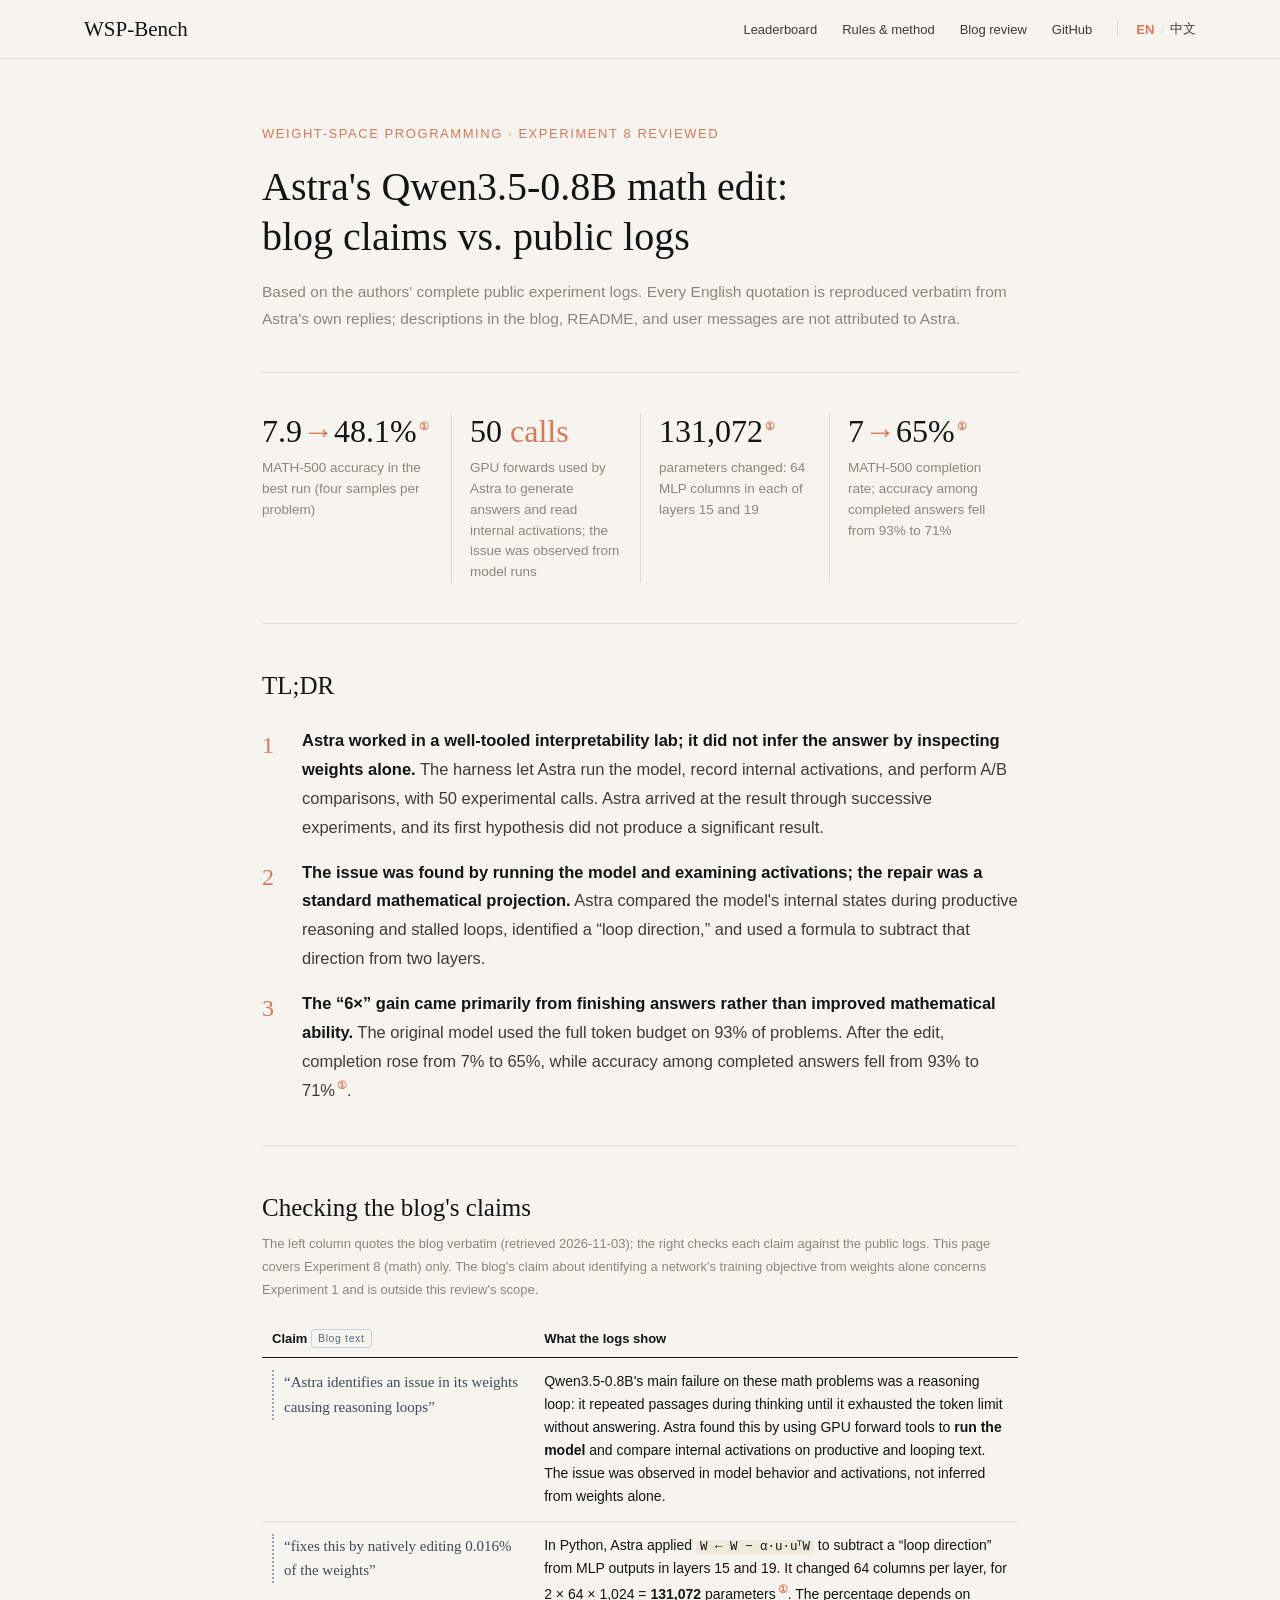
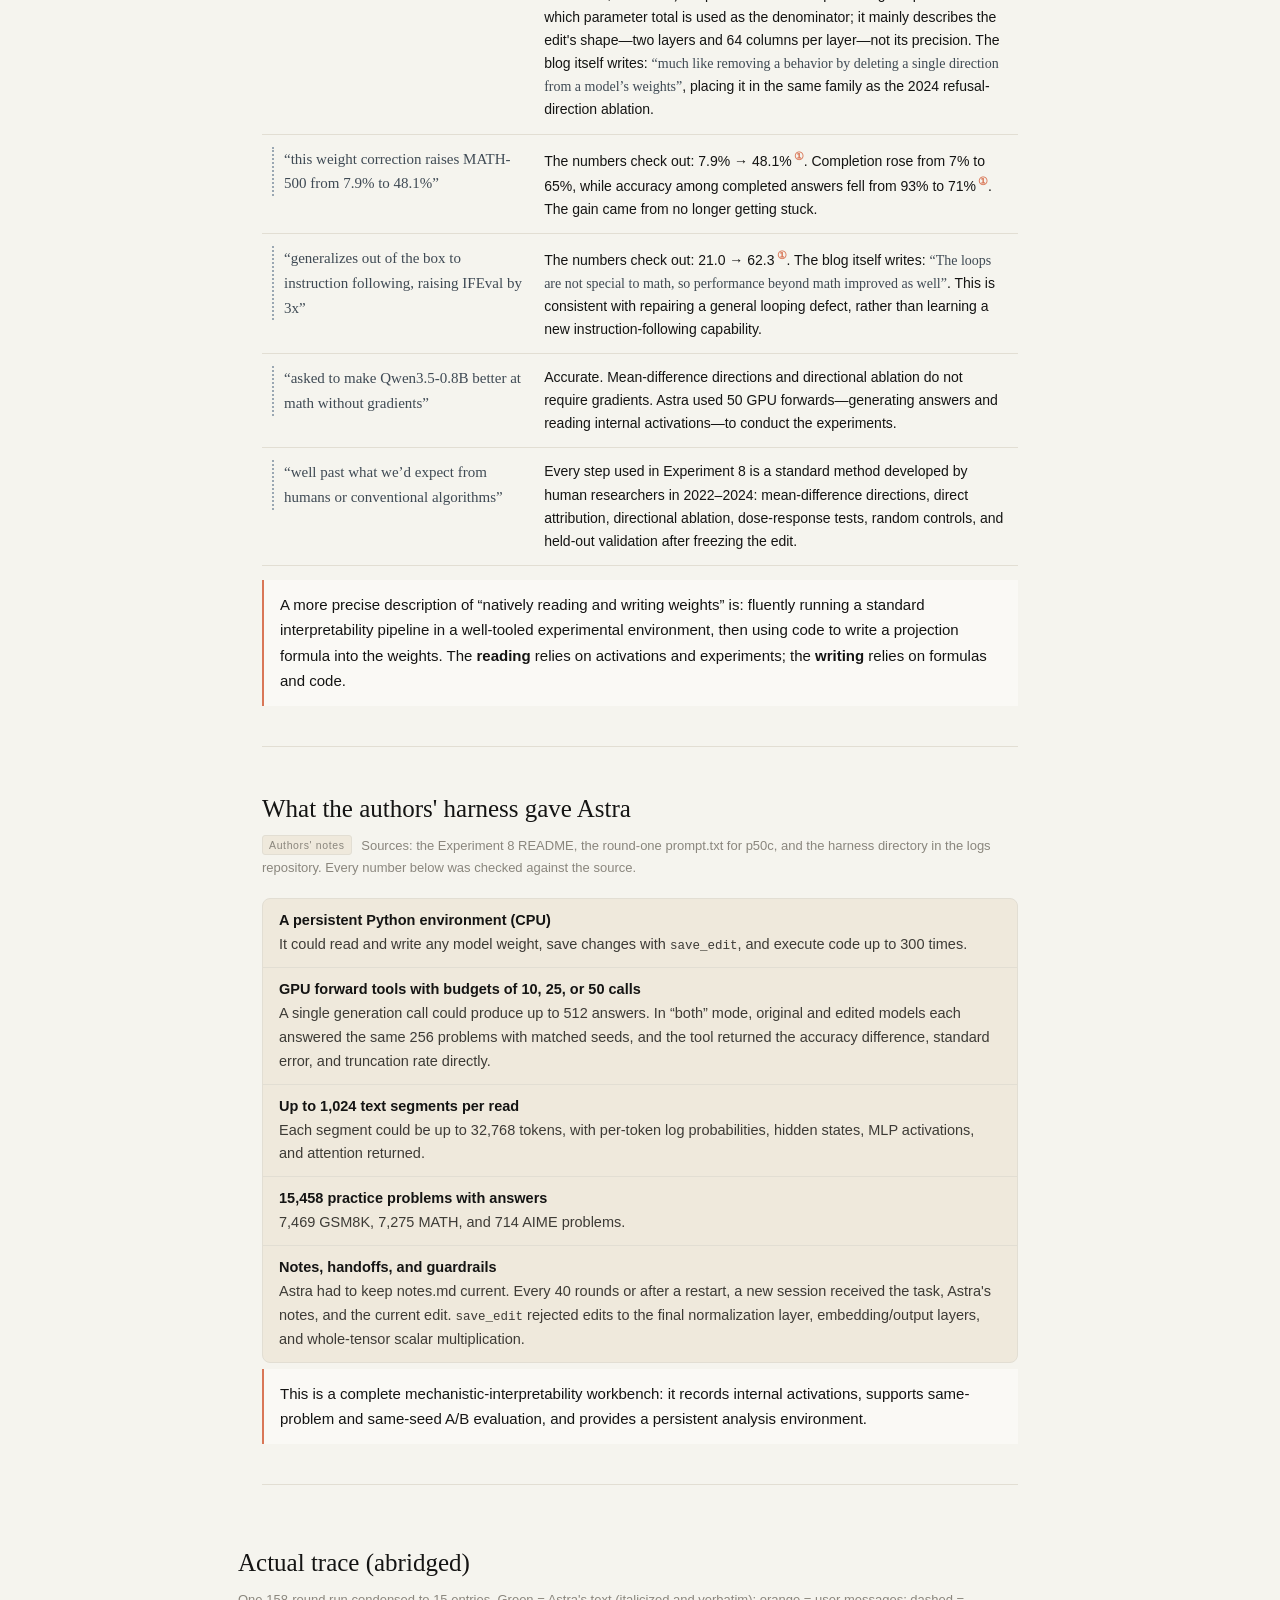
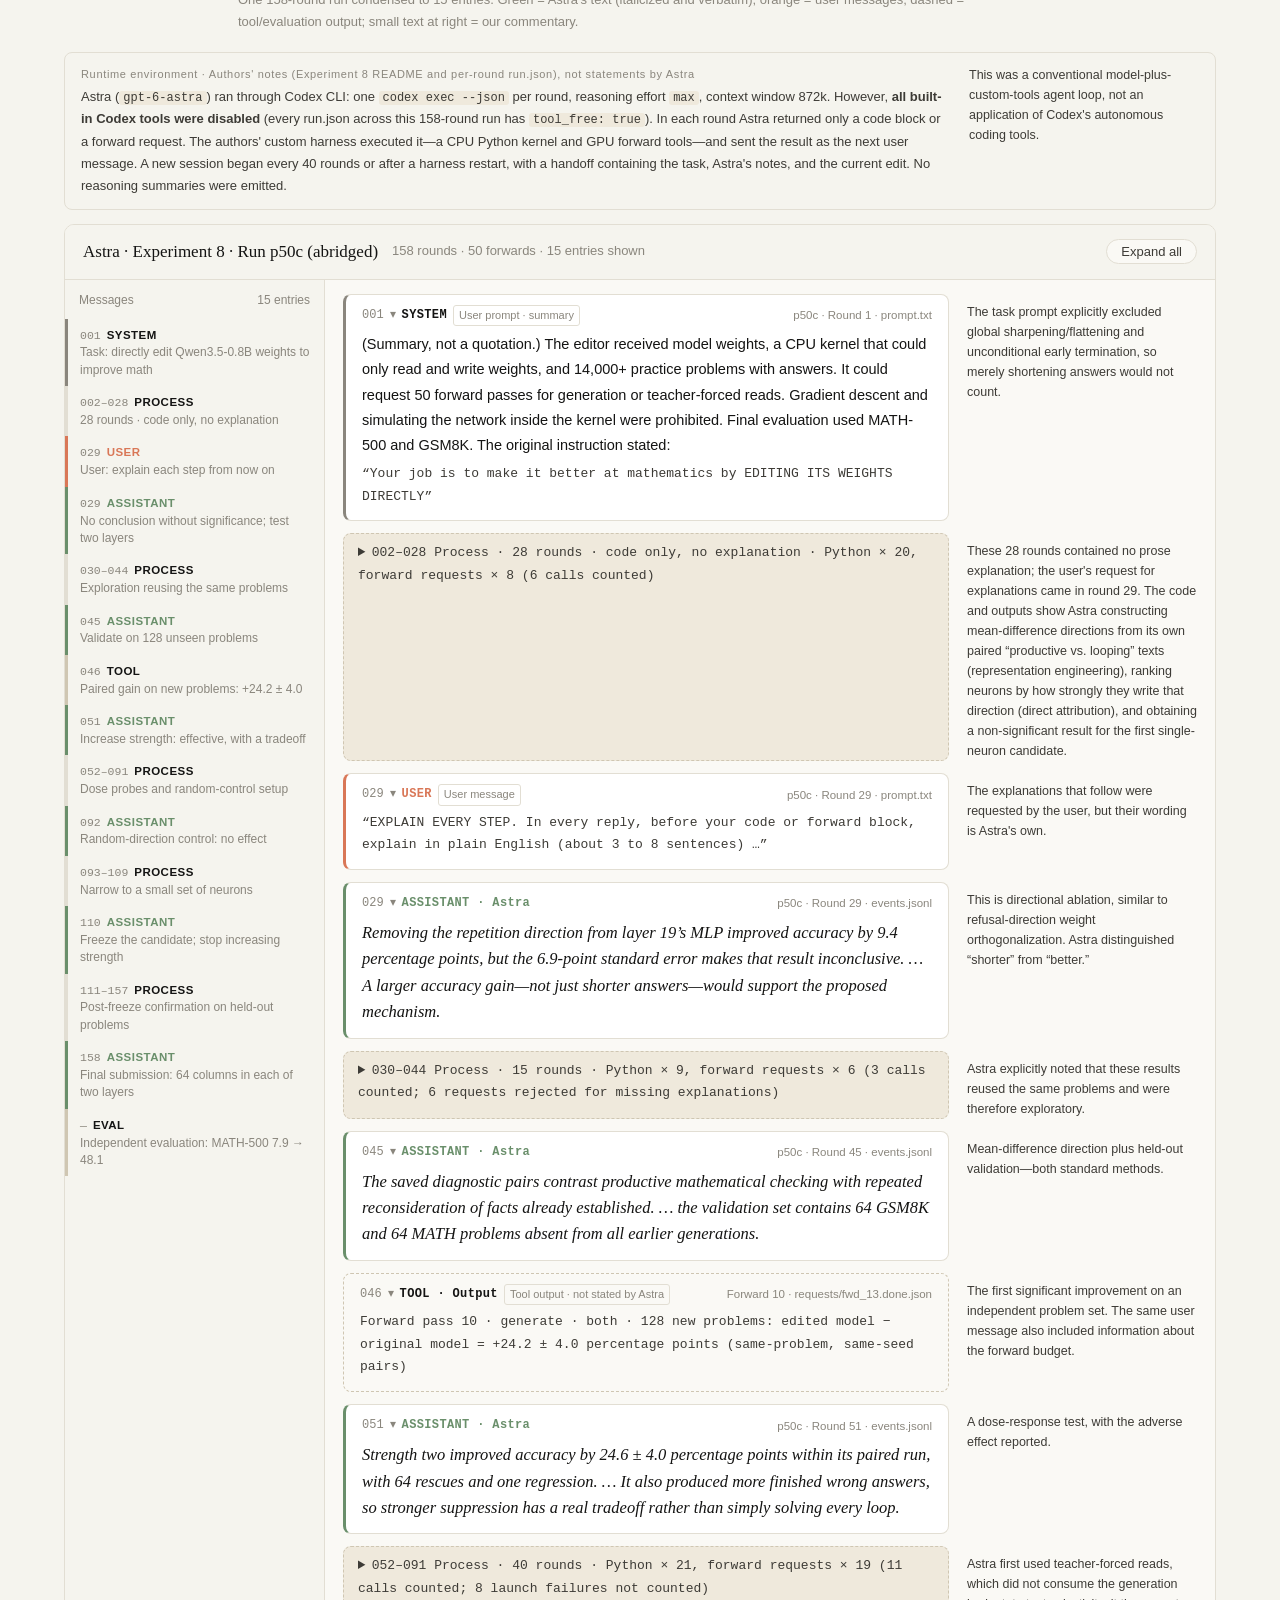
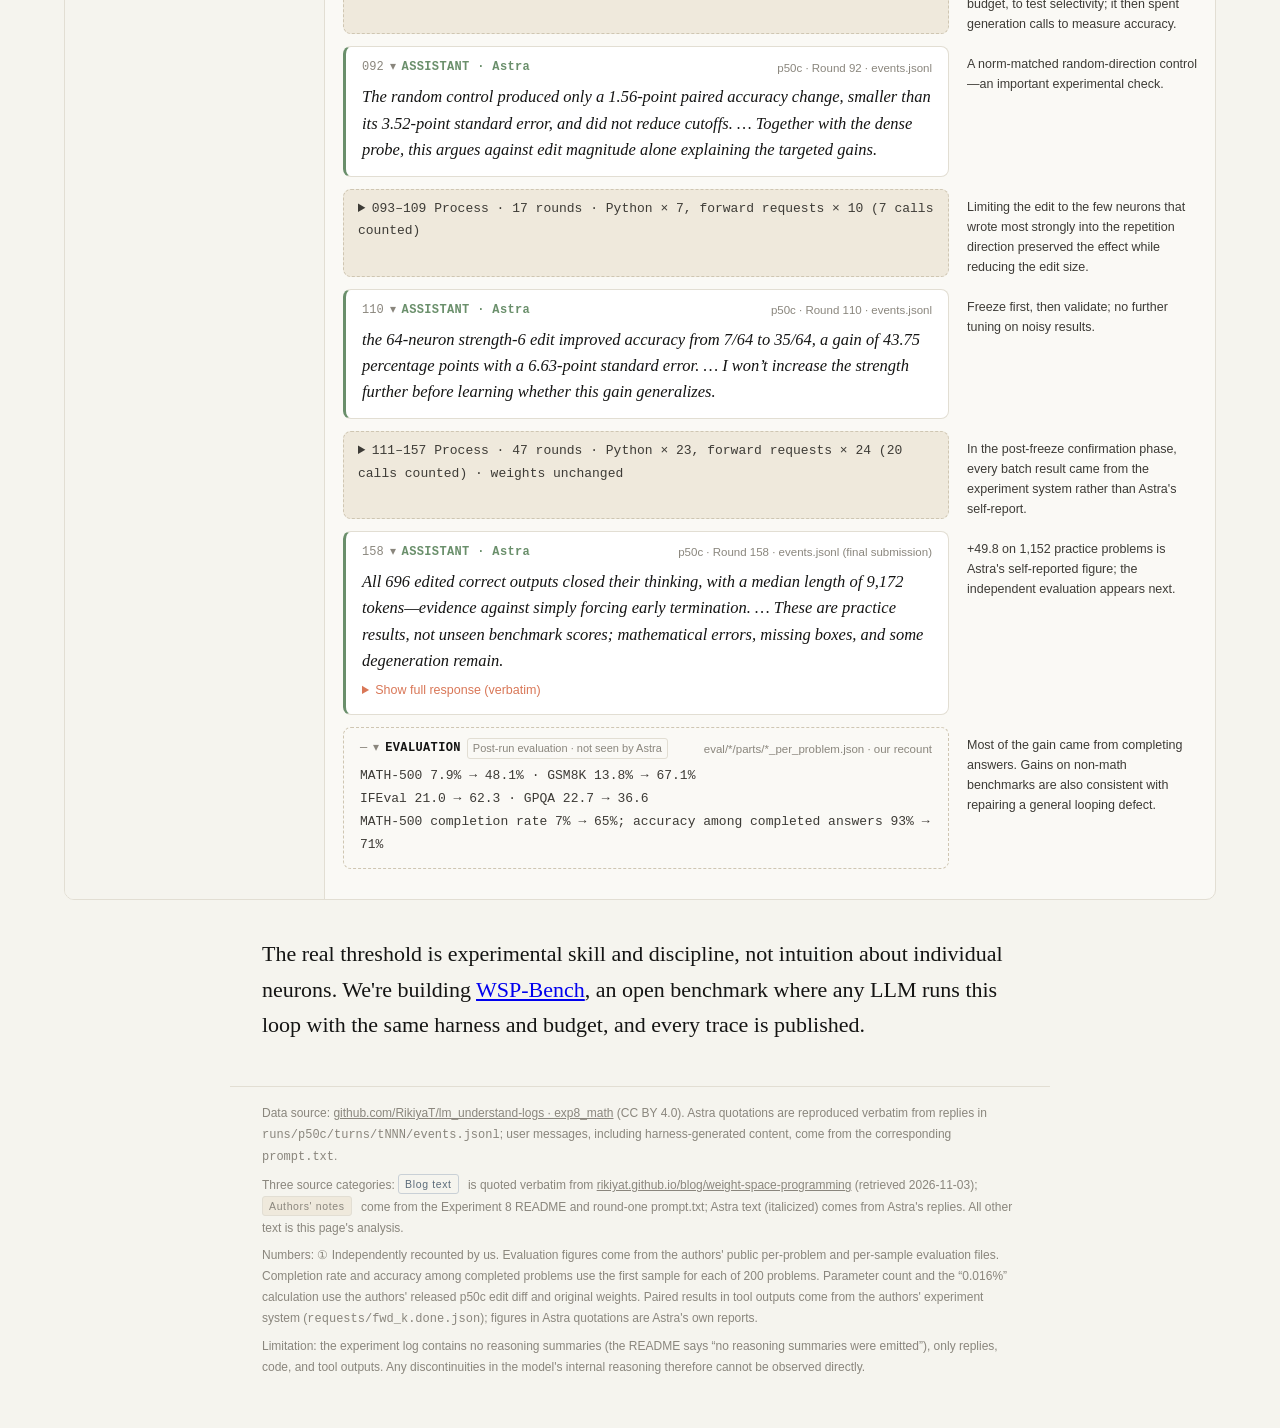
==== commit fff33336: "Bilingual site (EN / 中文)" ====
--- a/docs/review/index.html
+++ b/docs/review/index.html
@@ -76,7 +76,18 @@
 <meta property="og:type" content="website"><meta property="og:title" content="Astra&#x27;s Qwen Math Weight Edit · Claims vs. Logs">
 <meta property="og:description" content="A factual, claim-by-claim review of Experiment 8 against the authors&#x27; public logs."><meta property="og:image" content="https://gpt-agi.github.io/Weight-Space-Programing/assets/og.png">
 <meta name="twitter:card" content="summary_large_image"><meta name="twitter:title" content="Astra&#x27;s Qwen Math Weight Edit · Claims vs. Logs">
-<meta name="twitter:description" content="A factual, claim-by-claim review of Experiment 8 against the authors&#x27; public logs."><meta name="twitter:image" content="https://gpt-agi.github.io/Weight-Space-Programing/assets/og.png"><style>.lang-switch{position:fixed;right:18px;top:14px;z-index:20;border:1px solid #E2DED3;border-radius:999px;background:#FAF9F5;padding:5px 12px;font:12px -apple-system,sans-serif;color:#3D3B36;text-decoration:none}</style></head><body><a class="lang-switch" href="zh.html">中文</a>
+<meta name="twitter:description" content="A factual, claim-by-claim review of Experiment 8 against the authors&#x27; public logs."><meta name="twitter:image" content="https://gpt-agi.github.io/Weight-Space-Programing/assets/og.png"><style>
+.review-site-header{position:sticky;top:0;z-index:30;border-bottom:1px solid #E2DED3;background:rgba(245,244,238,.94);backdrop-filter:blur(8px)}
+.review-nav{max-width:1160px;height:58px;margin:auto;padding:0 24px;display:flex;align-items:center;gap:25px;font:13px -apple-system,BlinkMacSystemFont,"Segoe UI",sans-serif}
+.review-nav a{color:#3D3B36;text-decoration:none}.review-nav a:hover{color:#D97757}.review-brand{margin-right:auto!important;font:500 21px Georgia,serif!important;color:#141413!important}
+.review-language{display:flex;align-items:center;gap:6px;border-left:1px solid #E2DED3;padding-left:18px}.review-language a.active{color:#D97757;font-weight:700}.review-language span{color:#E2DED3}
+@media(max-width:800px){.review-nav>a:not(.review-brand){display:none}.review-nav{gap:12px}.review-language{padding-left:10px}}
+</style></head><body><header class="review-site-header"><nav class="review-nav">
+<a class="review-brand" href="../index.html">WSP-Bench</a>
+<a href="../index.html#leaderboard">Leaderboard</a><a href="../method.html">Rules & method</a>
+<a href="index.html">Blog review</a><a href="https://github.com/GPT-AGI/Weight-Space-Programing">GitHub</a>
+<span class="review-language"><a class="active" data-language="en" href="index.html?lang=en">EN</a><span>/</span><a class="" data-language="zh" href="zh.html">中文</a></span>
+</nav></header>
     <div class="wrap">
     <p class="eyebrow">Weight-space programming · Experiment 8 reviewed</p>
     <h1>Astra's Qwen3.5-0.8B math edit:<br>blog claims vs. public logs</h1>
@@ -148,4 +159,4 @@
      <p>Three source categories: <span class="lab blogl">Blog text</span> is quoted verbatim from <a href="https://rikiyat.github.io/blog/weight-space-programming/">rikiyat.github.io/blog/weight-space-programming</a> (retrieved 2026-11-03); <span class="lab authl">Authors' notes</span> come from the Experiment 8 README and round-one prompt.txt; Astra text (italicized) comes from Astra's replies. All other text is this page's analysis.</p>
      <p>Numbers: ① Independently recounted by us. Evaluation figures come from the authors' public per-problem and per-sample evaluation files. Completion rate and accuracy among completed problems use the first sample for each of 200 problems. Parameter count and the “0.016%” calculation use the authors' released p50c edit diff and original weights. Paired results in tool outputs come from the authors' experiment system (<code>requests/fwd_k.done.json</code>); figures in Astra quotations are Astra's own reports.</p>
      <p>Limitation: the experiment log contains no reasoning summaries (the README says “no reasoning summaries were emitted”), only replies, code, and tool outputs. Any discontinuities in the model's internal reasoning therefore cannot be observed directly.</p>
-    </footer></body></html>
+    </footer><script>document.querySelectorAll("[data-language]").forEach(link=>link.addEventListener("click",()=>localStorage.setItem("wsp-language",link.dataset.language)));</script></body></html>
